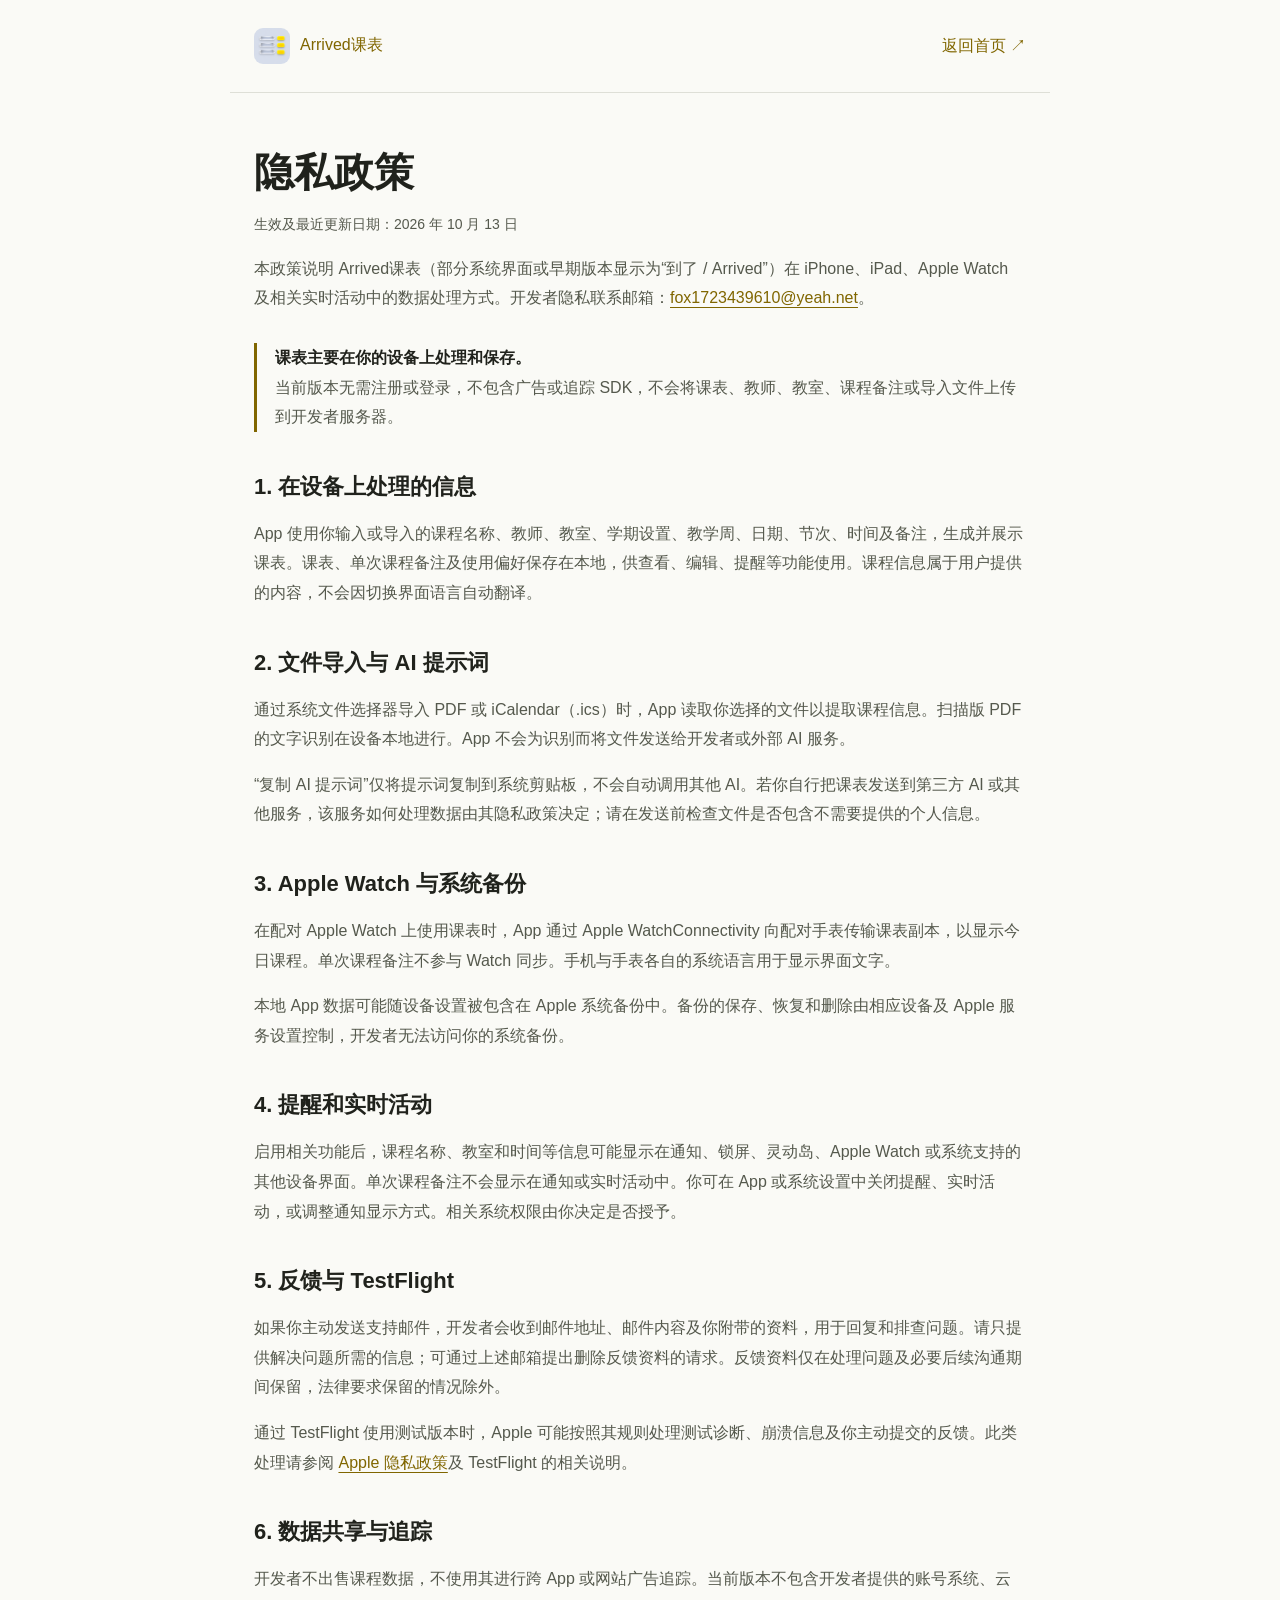
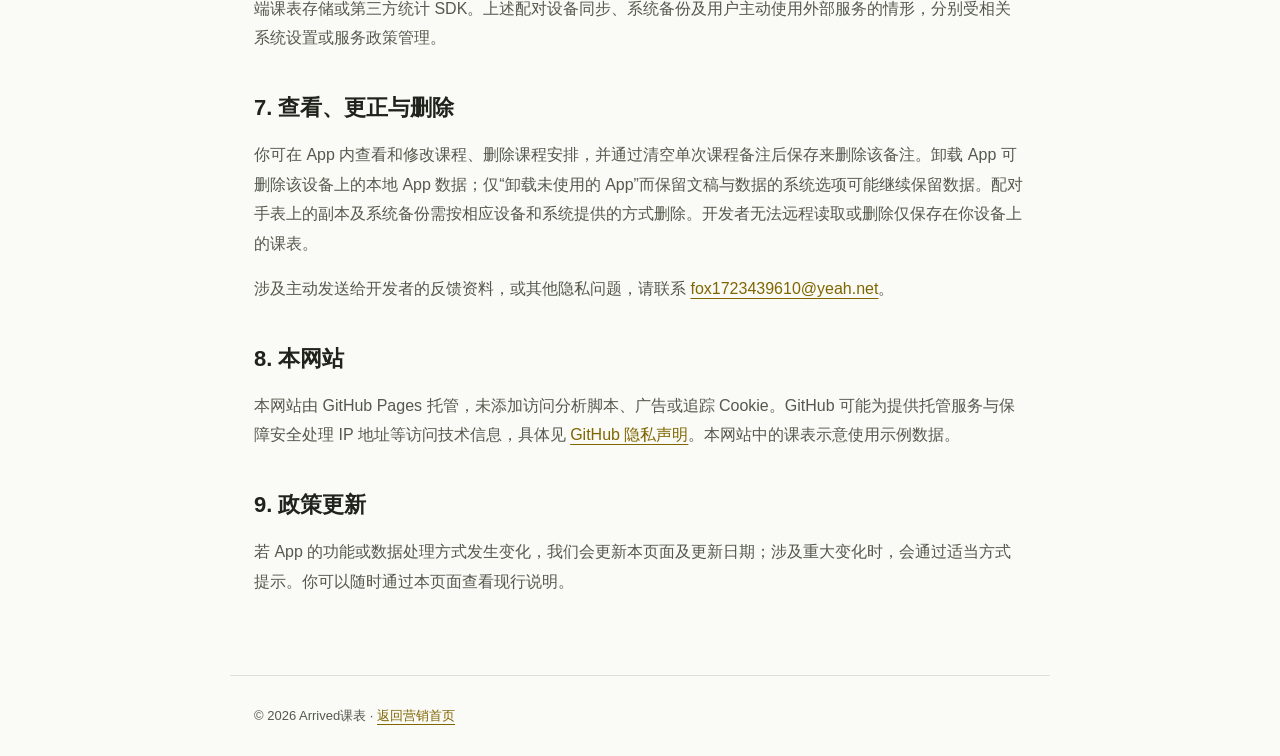
==== privacy.html @ e8fbf9f0 "Add standalone privacy policy page" ====
<!doctype html>
<html lang="zh-CN"><head><meta charset="utf-8"><meta name="viewport" content="width=device-width,initial-scale=1"><title>隐私政策 · Arrived课表</title><meta name="description" content="Arrived课表隐私政策：本地课表处理、Apple Watch 同步、提醒与实时活动、反馈及数据删除。"><meta name="color-scheme" content="light dark"><link rel="icon" href="icon.png"><style>
:root{color-scheme:dark;--bg:#111211;--text:#f4f4e9;--muted:#b0b3a6;--line:#383b34;--accent:#ffda0a}*{box-sizing:border-box}body{margin:0;background:var(--bg);color:var(--text);font:16px/1.85 -apple-system,BlinkMacSystemFont,"Segoe UI","PingFang SC",sans-serif}main,header,footer{max-width:820px;margin:auto;padding:28px 24px}header{border-bottom:1px solid var(--line);display:flex;align-items:center;justify-content:space-between;gap:20px}a{color:var(--accent);text-underline-offset:4px}header a{text-decoration:none}header img{width:36px;height:36px;border-radius:9px;vertical-align:middle;margin-right:10px}h1{font-size:40px;line-height:1.3;margin:25px 0 14px}h2{font-size:22px;line-height:1.5;margin:38px 0 12px}p,li{color:var(--muted)}strong{color:var(--text)}.date{font-size:14px}.intro{border-left:3px solid var(--accent);padding-left:18px;margin:30px 0}footer{border-top:1px solid var(--line);font-size:13px;color:var(--muted);margin-top:35px}a:focus-visible{outline:2px solid var(--accent);outline-offset:5px}@media(max-width:480px){h1{font-size:32px}header{font-size:14px}}@media(prefers-color-scheme:light){:root{color-scheme:light;--bg:#fafaf6;--text:#20221c;--muted:#55594d;--line:#dedfd7;--accent:#806600}}
</style></head><body><header><a href="./"><img src="icon.png" alt="">Arrived课表</a><a href="./">返回首页 ↗</a></header><main>
<h1>隐私政策</h1><p class="date">生效及最近更新日期：2026 年 10 月 13 日</p>
<p>本政策说明 Arrived课表（部分系统界面或早期版本显示为“到了 / Arrived”）在 iPhone、iPad、Apple Watch 及相关实时活动中的数据处理方式。开发者隐私联系邮箱：<a href="mailto:fox1723439610@yeah.net">fox1723439610@yeah.net</a>。</p>
<p class="intro"><strong>课表主要在你的设备上处理和保存。</strong><br>当前版本无需注册或登录，不包含广告或追踪 SDK，不会将课表、教师、教室、课程备注或导入文件上传到开发者服务器。</p>
<h2>1. 在设备上处理的信息</h2><p>App 使用你输入或导入的课程名称、教师、教室、学期设置、教学周、日期、节次、时间及备注，生成并展示课表。课表、单次课程备注及使用偏好保存在本地，供查看、编辑、提醒等功能使用。课程信息属于用户提供的内容，不会因切换界面语言自动翻译。</p>
<h2>2. 文件导入与 AI 提示词</h2><p>通过系统文件选择器导入 PDF 或 iCalendar（.ics）时，App 读取你选择的文件以提取课程信息。扫描版 PDF 的文字识别在设备本地进行。App 不会为识别而将文件发送给开发者或外部 AI 服务。</p><p>“复制 AI 提示词”仅将提示词复制到系统剪贴板，不会自动调用其他 AI。若你自行把课表发送到第三方 AI 或其他服务，该服务如何处理数据由其隐私政策决定；请在发送前检查文件是否包含不需要提供的个人信息。</p>
<h2>3. Apple Watch 与系统备份</h2><p>在配对 Apple Watch 上使用课表时，App 通过 Apple WatchConnectivity 向配对手表传输课表副本，以显示今日课程。单次课程备注不参与 Watch 同步。手机与手表各自的系统语言用于显示界面文字。</p><p>本地 App 数据可能随设备设置被包含在 Apple 系统备份中。备份的保存、恢复和删除由相应设备及 Apple 服务设置控制，开发者无法访问你的系统备份。</p>
<h2>4. 提醒和实时活动</h2><p>启用相关功能后，课程名称、教室和时间等信息可能显示在通知、锁屏、灵动岛、Apple Watch 或系统支持的其他设备界面。单次课程备注不会显示在通知或实时活动中。你可在 App 或系统设置中关闭提醒、实时活动，或调整通知显示方式。相关系统权限由你决定是否授予。</p>
<h2>5. 反馈与 TestFlight</h2><p>如果你主动发送支持邮件，开发者会收到邮件地址、邮件内容及你附带的资料，用于回复和排查问题。请只提供解决问题所需的信息；可通过上述邮箱提出删除反馈资料的请求。反馈资料仅在处理问题及必要后续沟通期间保留，法律要求保留的情况除外。</p><p>通过 TestFlight 使用测试版本时，Apple 可能按照其规则处理测试诊断、崩溃信息及你主动提交的反馈。此类处理请参阅 <a href="https://www.apple.com/legal/privacy/">Apple 隐私政策</a>及 TestFlight 的相关说明。</p>
<h2>6. 数据共享与追踪</h2><p>开发者不出售课程数据，不使用其进行跨 App 或网站广告追踪。当前版本不包含开发者提供的账号系统、云端课表存储或第三方统计 SDK。上述配对设备同步、系统备份及用户主动使用外部服务的情形，分别受相关系统设置或服务政策管理。</p>
<h2>7. 查看、更正与删除</h2><p>你可在 App 内查看和修改课程、删除课程安排，并通过清空单次课程备注后保存来删除该备注。卸载 App 可删除该设备上的本地 App 数据；仅“卸载未使用的 App”而保留文稿与数据的系统选项可能继续保留数据。配对手表上的副本及系统备份需按相应设备和系统提供的方式删除。开发者无法远程读取或删除仅保存在你设备上的课表。</p><p>涉及主动发送给开发者的反馈资料，或其他隐私问题，请联系 <a href="mailto:fox1723439610@yeah.net">fox1723439610@yeah.net</a>。</p>
<h2>8. 本网站</h2><p>本网站由 GitHub Pages 托管，未添加访问分析脚本、广告或追踪 Cookie。GitHub 可能为提供托管服务与保障安全处理 IP 地址等访问技术信息，具体见 <a href="https://docs.github.com/en/site-policy/privacy-policies/github-general-privacy-statement">GitHub 隐私声明</a>。本网站中的课表示意使用示例数据。</p>
<h2>9. 政策更新</h2><p>若 App 的功能或数据处理方式发生变化，我们会更新本页面及更新日期；涉及重大变化时，会通过适当方式提示。你可以随时通过本页面查看现行说明。</p>
</main><footer>© 2026 Arrived课表 · <a href="./">返回营销首页</a></footer></body></html>
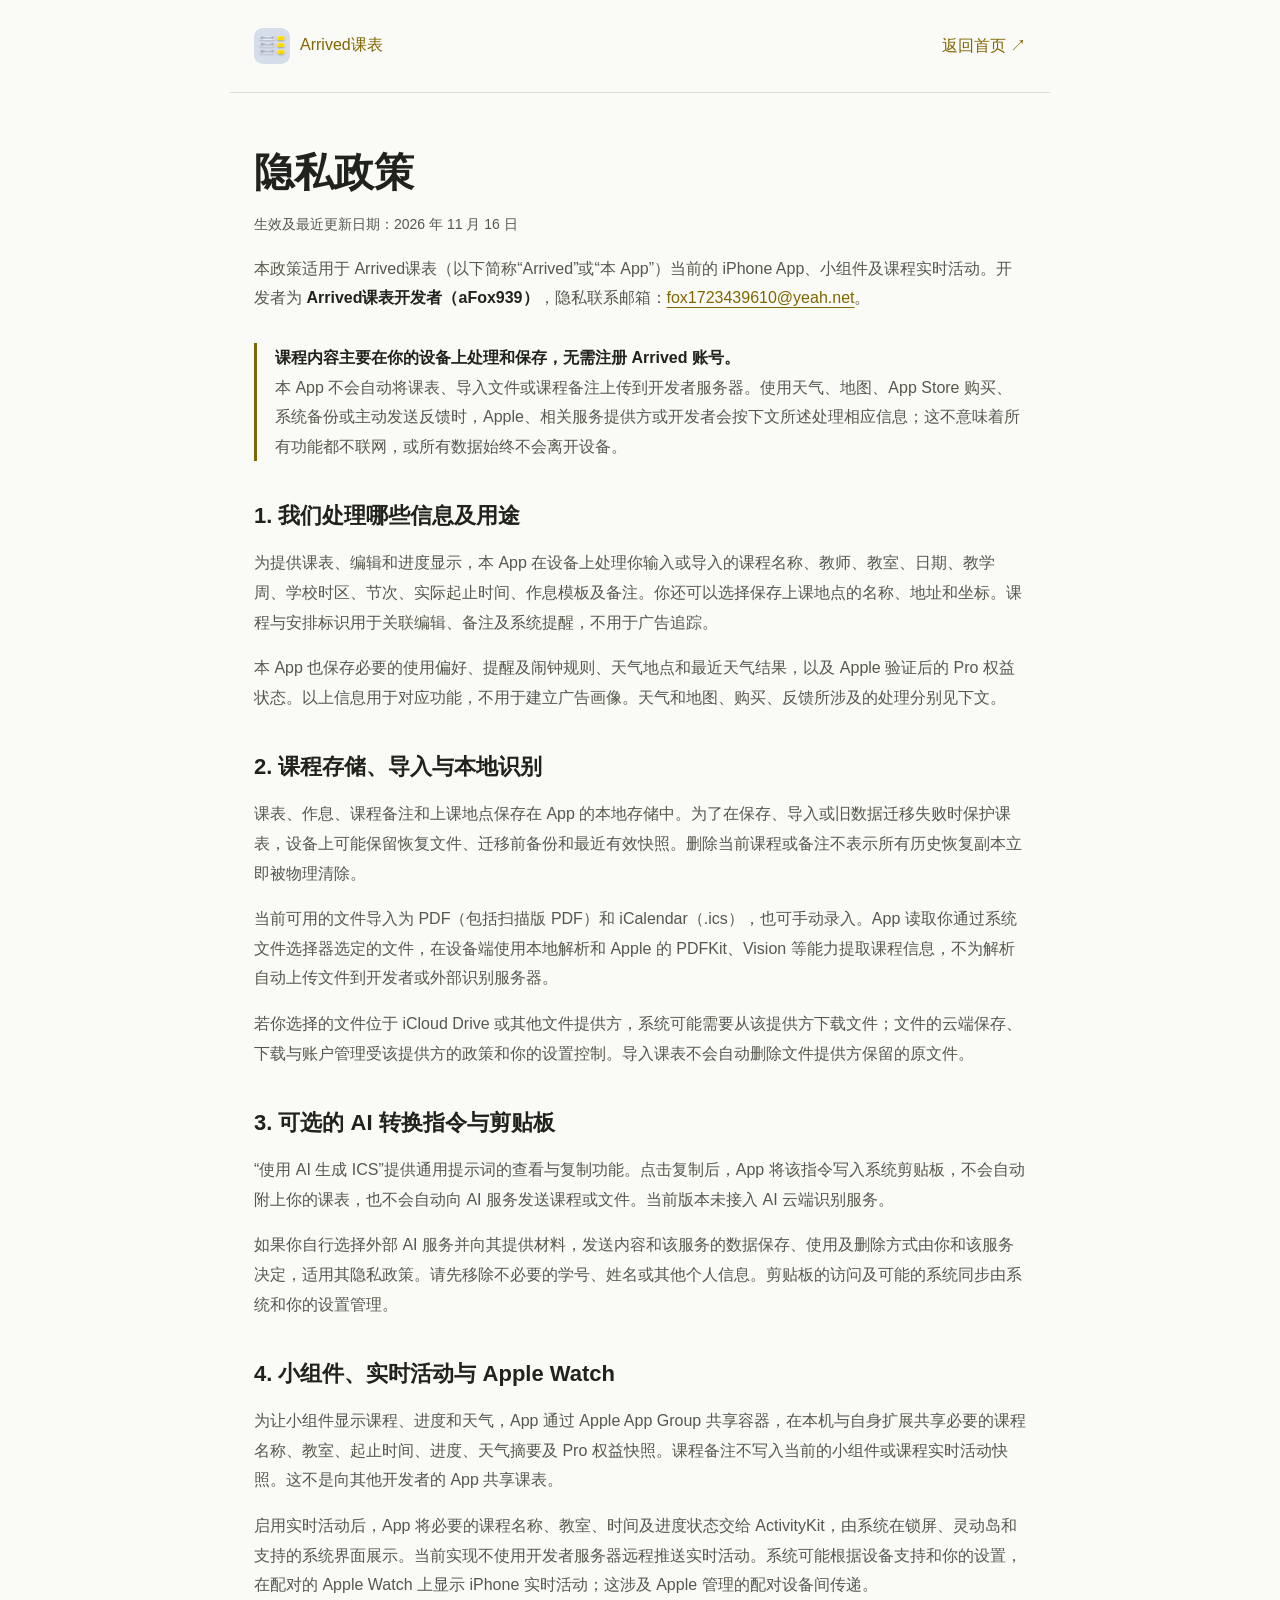
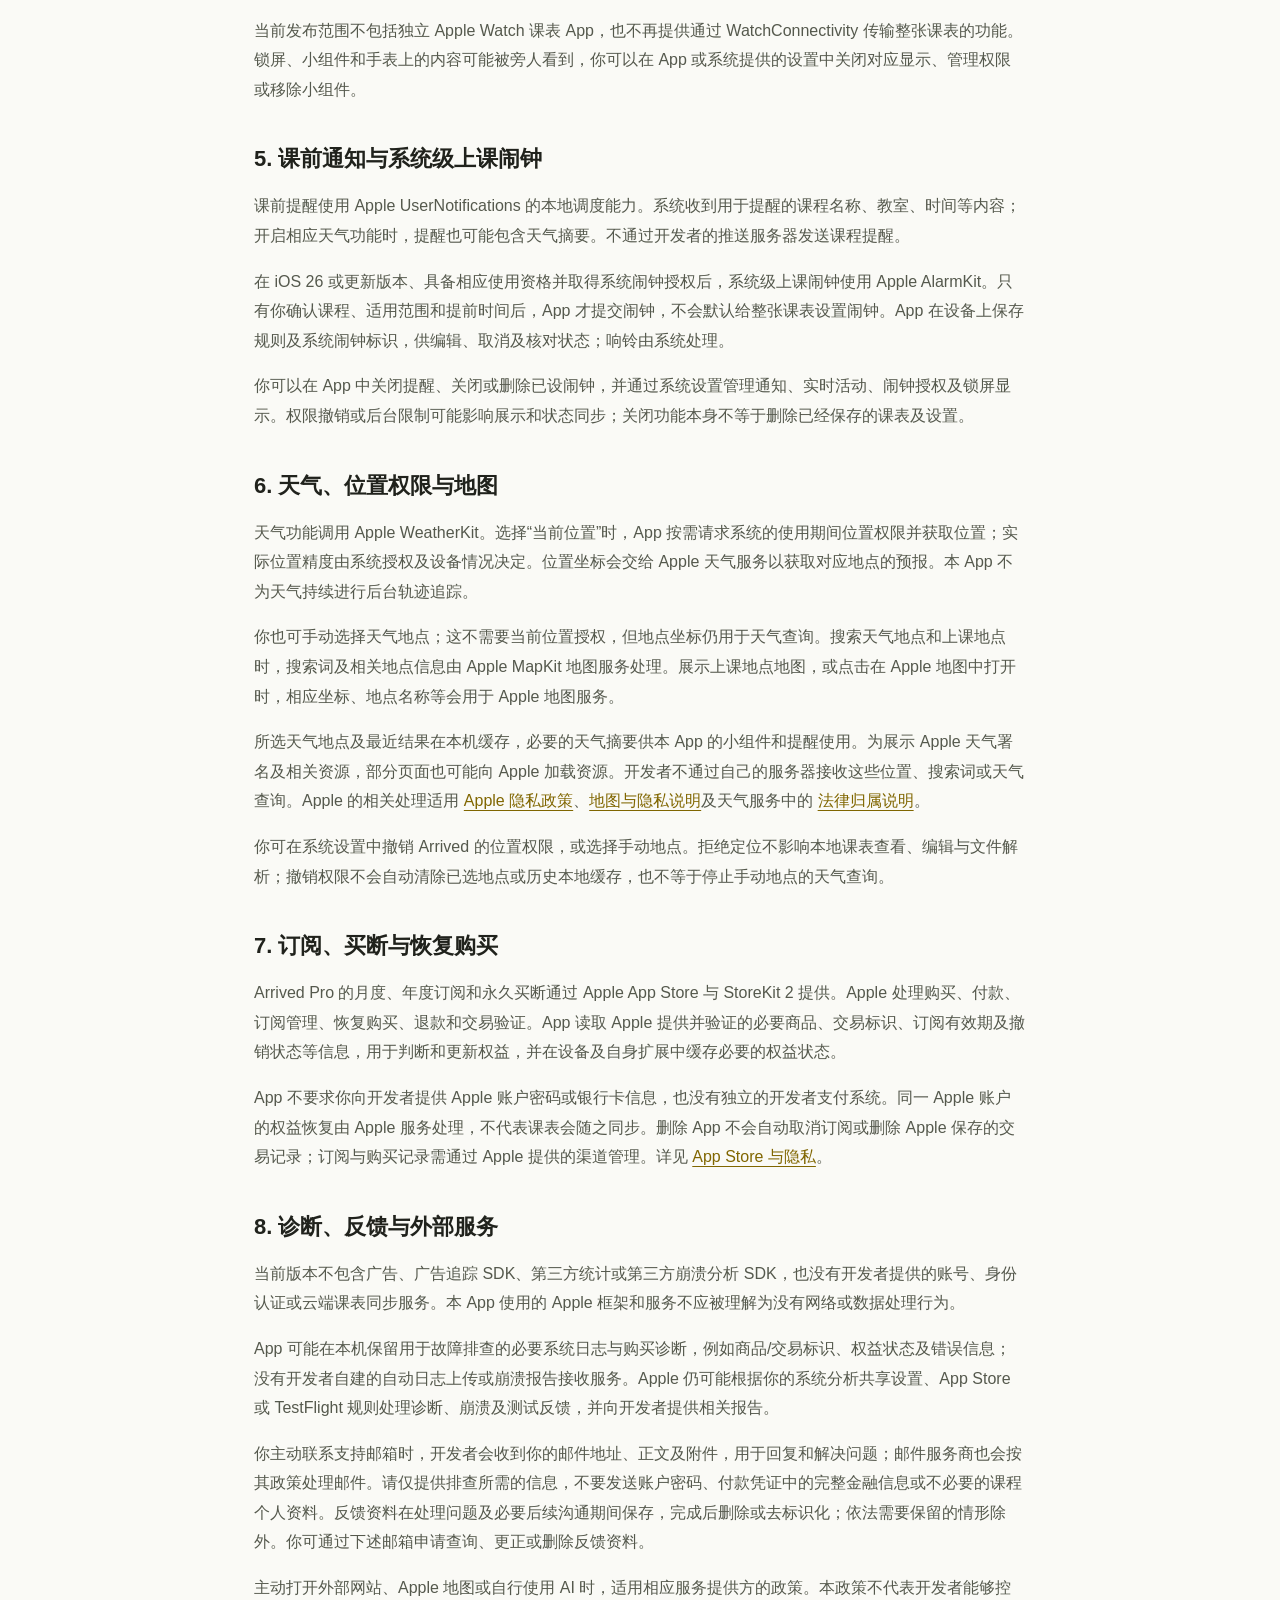
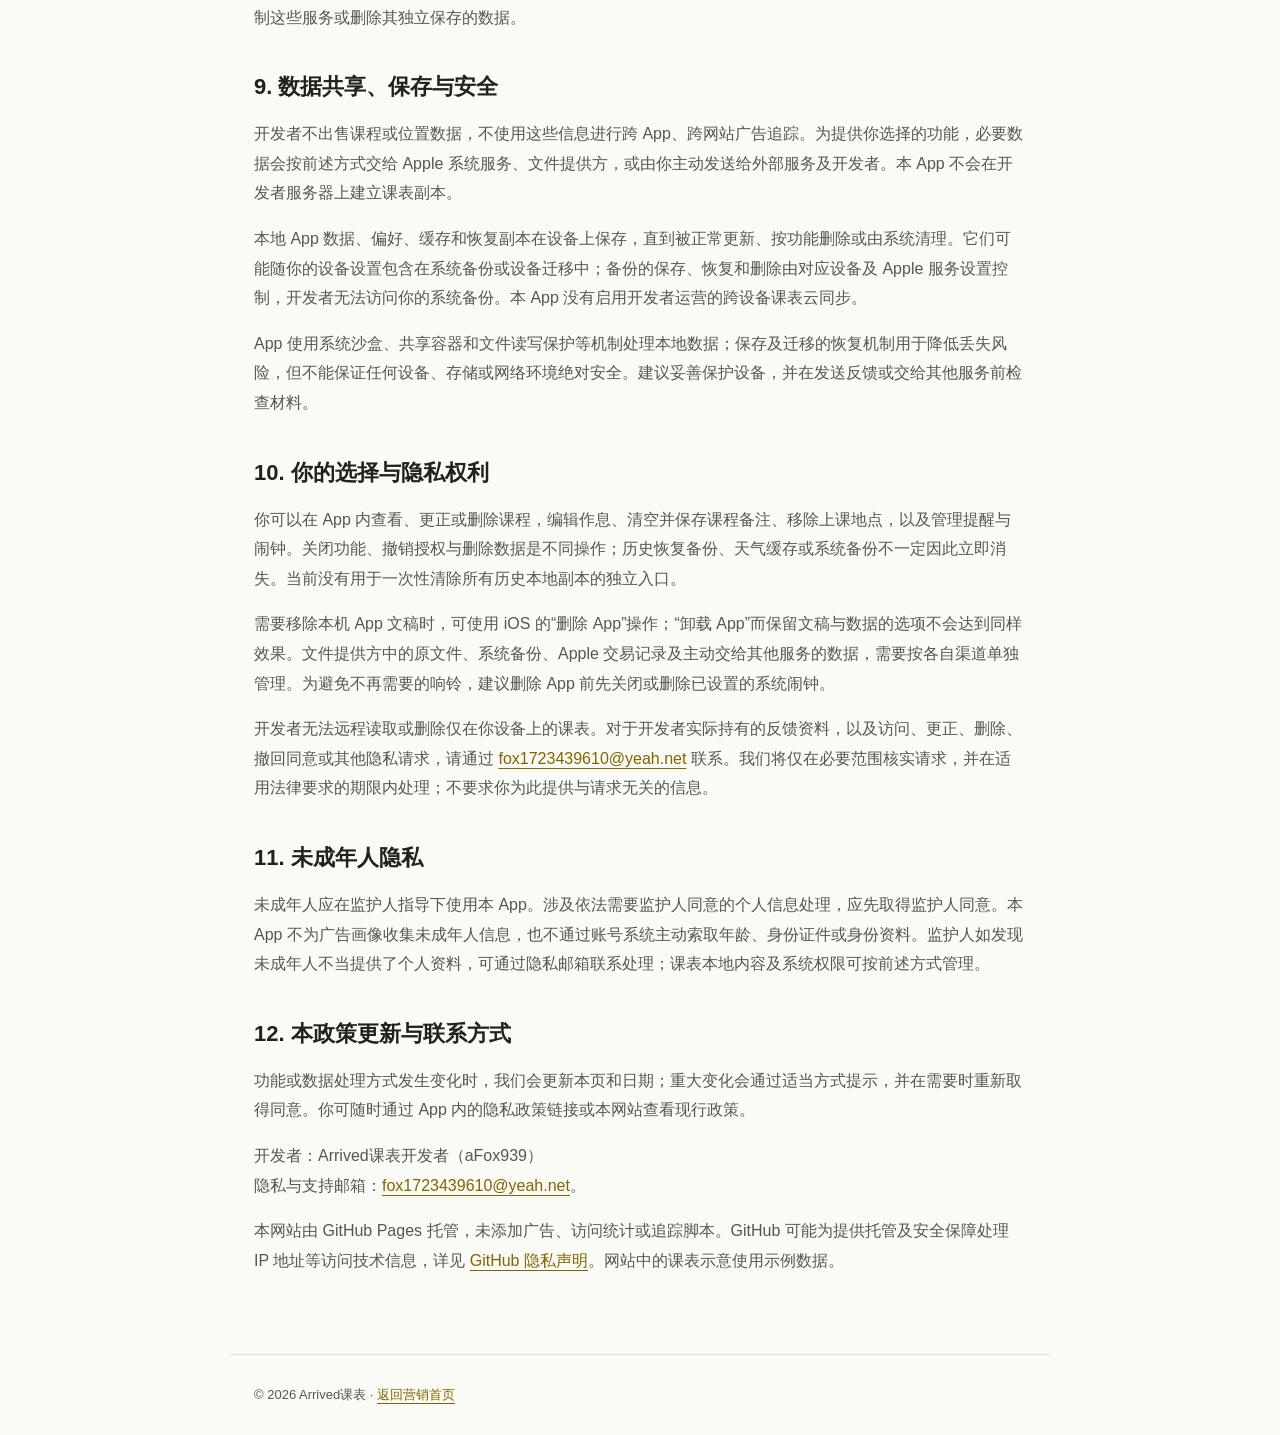
==== commit 02e6acea: "docs(privacy): align public policy with the current Arrived iPhone release" ====
--- a/privacy.html
+++ b/privacy.html
@@ -1,17 +1,79 @@
 <!doctype html>
-<html lang="zh-CN"><head><meta charset="utf-8"><meta name="viewport" content="width=device-width,initial-scale=1"><title>隐私政策 · Arrived课表</title><meta name="description" content="Arrived课表隐私政策：本地课表处理、Apple Watch 同步、提醒与实时活动、反馈及数据删除。"><meta name="color-scheme" content="light dark"><link rel="icon" href="icon.png"><style>
-:root{color-scheme:dark;--bg:#111211;--text:#f4f4e9;--muted:#b0b3a6;--line:#383b34;--accent:#ffda0a}*{box-sizing:border-box}body{margin:0;background:var(--bg);color:var(--text);font:16px/1.85 -apple-system,BlinkMacSystemFont,"Segoe UI","PingFang SC",sans-serif}main,header,footer{max-width:820px;margin:auto;padding:28px 24px}header{border-bottom:1px solid var(--line);display:flex;align-items:center;justify-content:space-between;gap:20px}a{color:var(--accent);text-underline-offset:4px}header a{text-decoration:none}header img{width:36px;height:36px;border-radius:9px;vertical-align:middle;margin-right:10px}h1{font-size:40px;line-height:1.3;margin:25px 0 14px}h2{font-size:22px;line-height:1.5;margin:38px 0 12px}p,li{color:var(--muted)}strong{color:var(--text)}.date{font-size:14px}.intro{border-left:3px solid var(--accent);padding-left:18px;margin:30px 0}footer{border-top:1px solid var(--line);font-size:13px;color:var(--muted);margin-top:35px}a:focus-visible{outline:2px solid var(--accent);outline-offset:5px}@media(max-width:480px){h1{font-size:32px}header{font-size:14px}}@media(prefers-color-scheme:light){:root{color-scheme:light;--bg:#fafaf6;--text:#20221c;--muted:#55594d;--line:#dedfd7;--accent:#806600}}
-</style></head><body><header><a href="./"><img src="icon.png" alt="">Arrived课表</a><a href="./">返回首页 ↗</a></header><main>
-<h1>隐私政策</h1><p class="date">生效及最近更新日期：2026 年 10 月 13 日</p>
-<p>本政策说明 Arrived课表（部分系统界面或早期版本显示为“到了 / Arrived”）在 iPhone、iPad、Apple Watch 及相关实时活动中的数据处理方式。开发者隐私联系邮箱：<a href="mailto:fox1723439610@yeah.net">fox1723439610@yeah.net</a>。</p>
-<p class="intro"><strong>课表主要在你的设备上处理和保存。</strong><br>当前版本无需注册或登录，不包含广告或追踪 SDK，不会将课表、教师、教室、课程备注或导入文件上传到开发者服务器。</p>
-<h2>1. 在设备上处理的信息</h2><p>App 使用你输入或导入的课程名称、教师、教室、学期设置、教学周、日期、节次、时间及备注，生成并展示课表。课表、单次课程备注及使用偏好保存在本地，供查看、编辑、提醒等功能使用。课程信息属于用户提供的内容，不会因切换界面语言自动翻译。</p>
-<h2>2. 文件导入与 AI 提示词</h2><p>通过系统文件选择器导入 PDF 或 iCalendar（.ics）时，App 读取你选择的文件以提取课程信息。扫描版 PDF 的文字识别在设备本地进行。App 不会为识别而将文件发送给开发者或外部 AI 服务。</p><p>“复制 AI 提示词”仅将提示词复制到系统剪贴板，不会自动调用其他 AI。若你自行把课表发送到第三方 AI 或其他服务，该服务如何处理数据由其隐私政策决定；请在发送前检查文件是否包含不需要提供的个人信息。</p>
-<h2>3. Apple Watch 与系统备份</h2><p>在配对 Apple Watch 上使用课表时，App 通过 Apple WatchConnectivity 向配对手表传输课表副本，以显示今日课程。单次课程备注不参与 Watch 同步。手机与手表各自的系统语言用于显示界面文字。</p><p>本地 App 数据可能随设备设置被包含在 Apple 系统备份中。备份的保存、恢复和删除由相应设备及 Apple 服务设置控制，开发者无法访问你的系统备份。</p>
-<h2>4. 提醒和实时活动</h2><p>启用相关功能后，课程名称、教室和时间等信息可能显示在通知、锁屏、灵动岛、Apple Watch 或系统支持的其他设备界面。单次课程备注不会显示在通知或实时活动中。你可在 App 或系统设置中关闭提醒、实时活动，或调整通知显示方式。相关系统权限由你决定是否授予。</p>
-<h2>5. 反馈与 TestFlight</h2><p>如果你主动发送支持邮件，开发者会收到邮件地址、邮件内容及你附带的资料，用于回复和排查问题。请只提供解决问题所需的信息；可通过上述邮箱提出删除反馈资料的请求。反馈资料仅在处理问题及必要后续沟通期间保留，法律要求保留的情况除外。</p><p>通过 TestFlight 使用测试版本时，Apple 可能按照其规则处理测试诊断、崩溃信息及你主动提交的反馈。此类处理请参阅 <a href="https://www.apple.com/legal/privacy/">Apple 隐私政策</a>及 TestFlight 的相关说明。</p>
-<h2>6. 数据共享与追踪</h2><p>开发者不出售课程数据，不使用其进行跨 App 或网站广告追踪。当前版本不包含开发者提供的账号系统、云端课表存储或第三方统计 SDK。上述配对设备同步、系统备份及用户主动使用外部服务的情形，分别受相关系统设置或服务政策管理。</p>
-<h2>7. 查看、更正与删除</h2><p>你可在 App 内查看和修改课程、删除课程安排，并通过清空单次课程备注后保存来删除该备注。卸载 App 可删除该设备上的本地 App 数据；仅“卸载未使用的 App”而保留文稿与数据的系统选项可能继续保留数据。配对手表上的副本及系统备份需按相应设备和系统提供的方式删除。开发者无法远程读取或删除仅保存在你设备上的课表。</p><p>涉及主动发送给开发者的反馈资料，或其他隐私问题，请联系 <a href="mailto:fox1723439610@yeah.net">fox1723439610@yeah.net</a>。</p>
-<h2>8. 本网站</h2><p>本网站由 GitHub Pages 托管，未添加访问分析脚本、广告或追踪 Cookie。GitHub 可能为提供托管服务与保障安全处理 IP 地址等访问技术信息，具体见 <a href="https://docs.github.com/en/site-policy/privacy-policies/github-general-privacy-statement">GitHub 隐私声明</a>。本网站中的课表示意使用示例数据。</p>
-<h2>9. 政策更新</h2><p>若 App 的功能或数据处理方式发生变化，我们会更新本页面及更新日期；涉及重大变化时，会通过适当方式提示。你可以随时通过本页面查看现行说明。</p>
-</main><footer>© 2026 Arrived课表 · <a href="./">返回营销首页</a></footer></body></html>+<html lang="zh-CN">
+<head>
+<meta charset="utf-8">
+<meta name="viewport" content="width=device-width,initial-scale=1">
+<title>隐私政策 · Arrived课表</title>
+<meta name="description" content="Arrived课表隐私政策：本地课程与导入、系统提醒与闹钟、小组件和实时活动、天气与地图、Apple 购买服务及隐私权利。">
+<meta name="color-scheme" content="light dark">
+<link rel="icon" href="icon.png">
+<style>:root{color-scheme:dark;--bg:#111211;--text:#f4f4e9;--muted:#b0b3a6;--line:#383b34;--accent:#ffda0a}*{box-sizing:border-box}html{scroll-padding-top:24px}main{overflow-wrap:anywhere}header{flex-wrap:wrap}body{margin:0;background:var(--bg);color:var(--text);font:16px/1.85 -apple-system,BlinkMacSystemFont,"Segoe UI","PingFang SC",sans-serif}main,header,footer{max-width:820px;margin:auto;padding:28px 24px}header{border-bottom:1px solid var(--line);display:flex;align-items:center;justify-content:space-between;gap:20px}a{color:var(--accent);text-underline-offset:4px}header a{text-decoration:none}header img{width:36px;height:36px;border-radius:9px;vertical-align:middle;margin-right:10px}h1{font-size:40px;line-height:1.3;margin:25px 0 14px}h2{font-size:22px;line-height:1.5;margin:38px 0 12px}p,li{color:var(--muted)}strong{color:var(--text)}.date{font-size:14px}.intro{border-left:3px solid var(--accent);padding-left:18px;margin:30px 0}footer{border-top:1px solid var(--line);font-size:13px;color:var(--muted);margin-top:35px}a:focus-visible{outline:2px solid var(--accent);outline-offset:5px}@media(max-width:480px){h1{font-size:32px}header{font-size:14px}}@media(prefers-color-scheme:light){:root{color-scheme:light;--bg:#fafaf6;--text:#20221c;--muted:#55594d;--line:#dedfd7;--accent:#806600}}</style>
+</head>
+<body>
+<header><a href="./"><img src="icon.png" width="36" height="36" alt="">Arrived课表</a><a href="./">返回首页 ↗</a></header>
+<main id="privacy">
+<h1>隐私政策</h1>
+<p class="date">生效及最近更新日期：<time datetime="2026-11-16">2026 年 11 月 16 日</time></p>
+<p>本政策适用于 Arrived课表（以下简称“Arrived”或“本 App”）当前的 iPhone App、小组件及课程实时活动。开发者为 <strong>Arrived课表开发者（aFox939）</strong>，隐私联系邮箱：<a href="mailto:fox1723439610@yeah.net">fox1723439610@yeah.net</a>。</p>
+<p class="intro"><strong>课程内容主要在你的设备上处理和保存，无需注册 Arrived 账号。</strong><br>本 App 不会自动将课表、导入文件或课程备注上传到开发者服务器。使用天气、地图、App Store 购买、系统备份或主动发送反馈时，Apple、相关服务提供方或开发者会按下文所述处理相应信息；这不意味着所有功能都不联网，或所有数据始终不会离开设备。</p>
+
+<h2 id="information">1. 我们处理哪些信息及用途</h2>
+<p>为提供课表、编辑和进度显示，本 App 在设备上处理你输入或导入的课程名称、教师、教室、日期、教学周、学校时区、节次、实际起止时间、作息模板及备注。你还可以选择保存上课地点的名称、地址和坐标。课程与安排标识用于关联编辑、备注及系统提醒，不用于广告追踪。</p>
+<p>本 App 也保存必要的使用偏好、提醒及闹钟规则、天气地点和最近天气结果，以及 Apple 验证后的 Pro 权益状态。以上信息用于对应功能，不用于建立广告画像。天气和地图、购买、反馈所涉及的处理分别见下文。</p>
+
+<h2 id="storage">2. 课程存储、导入与本地识别</h2>
+<p>课表、作息、课程备注和上课地点保存在 App 的本地存储中。为了在保存、导入或旧数据迁移失败时保护课表，设备上可能保留恢复文件、迁移前备份和最近有效快照。删除当前课程或备注不表示所有历史恢复副本立即被物理清除。</p>
+<p>当前可用的文件导入为 PDF（包括扫描版 PDF）和 iCalendar（.ics），也可手动录入。App 读取你通过系统文件选择器选定的文件，在设备端使用本地解析和 Apple 的 PDFKit、Vision 等能力提取课程信息，不为解析自动上传文件到开发者或外部识别服务器。</p>
+<p>若你选择的文件位于 iCloud Drive 或其他文件提供方，系统可能需要从该提供方下载文件；文件的云端保存、下载与账户管理受该提供方的政策和你的设置控制。导入课表不会自动删除文件提供方保留的原文件。</p>
+
+<h2 id="ai">3. 可选的 AI 转换指令与剪贴板</h2>
+<p>“使用 AI 生成 ICS”提供通用提示词的查看与复制功能。点击复制后，App 将该指令写入系统剪贴板，不会自动附上你的课表，也不会自动向 AI 服务发送课程或文件。当前版本未接入 AI 云端识别服务。</p>
+<p>如果你自行选择外部 AI 服务并向其提供材料，发送内容和该服务的数据保存、使用及删除方式由你和该服务决定，适用其隐私政策。请先移除不必要的学号、姓名或其他个人信息。剪贴板的访问及可能的系统同步由系统和你的设置管理。</p>
+
+<h2 id="widgets">4. 小组件、实时活动与 Apple Watch</h2>
+<p>为让小组件显示课程、进度和天气，App 通过 Apple App Group 共享容器，在本机与自身扩展共享必要的课程名称、教室、起止时间、进度、天气摘要及 Pro 权益快照。课程备注不写入当前的小组件或课程实时活动快照。这不是向其他开发者的 App 共享课表。</p>
+<p>启用实时活动后，App 将必要的课程名称、教室、时间及进度状态交给 ActivityKit，由系统在锁屏、灵动岛和支持的系统界面展示。当前实现不使用开发者服务器远程推送实时活动。系统可能根据设备支持和你的设置，在配对的 Apple Watch 上显示 iPhone 实时活动；这涉及 Apple 管理的配对设备间传递。</p>
+<p>当前发布范围不包括独立 Apple Watch 课表 App，也不再提供通过 WatchConnectivity 传输整张课表的功能。锁屏、小组件和手表上的内容可能被旁人看到，你可以在 App 或系统提供的设置中关闭对应显示、管理权限或移除小组件。</p>
+
+<h2 id="alerts">5. 课前通知与系统级上课闹钟</h2>
+<p>课前提醒使用 Apple UserNotifications 的本地调度能力。系统收到用于提醒的课程名称、教室、时间等内容；开启相应天气功能时，提醒也可能包含天气摘要。不通过开发者的推送服务器发送课程提醒。</p>
+<p>在 iOS 26 或更新版本、具备相应使用资格并取得系统闹钟授权后，系统级上课闹钟使用 Apple AlarmKit。只有你确认课程、适用范围和提前时间后，App 才提交闹钟，不会默认给整张课表设置闹钟。App 在设备上保存规则及系统闹钟标识，供编辑、取消及核对状态；响铃由系统处理。</p>
+<p>你可以在 App 中关闭提醒、关闭或删除已设闹钟，并通过系统设置管理通知、实时活动、闹钟授权及锁屏显示。权限撤销或后台限制可能影响展示和状态同步；关闭功能本身不等于删除已经保存的课表及设置。</p>
+
+<h2 id="location">6. 天气、位置权限与地图</h2>
+<p>天气功能调用 Apple WeatherKit。选择“当前位置”时，App 按需请求系统的使用期间位置权限并获取位置；实际位置精度由系统授权及设备情况决定。位置坐标会交给 Apple 天气服务以获取对应地点的预报。本 App 不为天气持续进行后台轨迹追踪。</p>
+<p>你也可手动选择天气地点；这不需要当前位置授权，但地点坐标仍用于天气查询。搜索天气地点和上课地点时，搜索词及相关地点信息由 Apple MapKit 地图服务处理。展示上课地点地图，或点击在 Apple 地图中打开时，相应坐标、地点名称等会用于 Apple 地图服务。</p>
+<p>所选天气地点及最近结果在本机缓存，必要的天气摘要供本 App 的小组件和提醒使用。为展示 Apple 天气署名及相关资源，部分页面也可能向 Apple 加载资源。开发者不通过自己的服务器接收这些位置、搜索词或天气查询。Apple 的相关处理适用 <a href="https://www.apple.com/legal/privacy/">Apple 隐私政策</a>、<a href="https://www.apple.com/legal/privacy/data/en/apple-maps/">地图与隐私说明</a>及天气服务中的 <a href="https://developer.apple.com/weatherkit/data-source-attribution/">法律归属说明</a>。</p>
+<p>你可在系统设置中撤销 Arrived 的位置权限，或选择手动地点。拒绝定位不影响本地课表查看、编辑与文件解析；撤销权限不会自动清除已选地点或历史本地缓存，也不等于停止手动地点的天气查询。</p>
+
+<h2 id="purchases">7. 订阅、买断与恢复购买</h2>
+<p>Arrived Pro 的月度、年度订阅和永久买断通过 Apple App Store 与 StoreKit 2 提供。Apple 处理购买、付款、订阅管理、恢复购买、退款和交易验证。App 读取 Apple 提供并验证的必要商品、交易标识、订阅有效期及撤销状态等信息，用于判断和更新权益，并在设备及自身扩展中缓存必要的权益状态。</p>
+<p>App 不要求你向开发者提供 Apple 账户密码或银行卡信息，也没有独立的开发者支付系统。同一 Apple 账户的权益恢复由 Apple 服务处理，不代表课表会随之同步。删除 App 不会自动取消订阅或删除 Apple 保存的交易记录；订阅与购买记录需通过 Apple 提供的渠道管理。详见 <a href="https://www.apple.com/legal/privacy/data/en/app-store/">App Store 与隐私</a>。</p>
+
+<h2 id="services">8. 诊断、反馈与外部服务</h2>
+<p>当前版本不包含广告、广告追踪 SDK、第三方统计或第三方崩溃分析 SDK，也没有开发者提供的账号、身份认证或云端课表同步服务。本 App 使用的 Apple 框架和服务不应被理解为没有网络或数据处理行为。</p>
+<p>App 可能在本机保留用于故障排查的必要系统日志与购买诊断，例如商品/交易标识、权益状态及错误信息；没有开发者自建的自动日志上传或崩溃报告接收服务。Apple 仍可能根据你的系统分析共享设置、App Store 或 TestFlight 规则处理诊断、崩溃及测试反馈，并向开发者提供相关报告。</p>
+<p>你主动联系支持邮箱时，开发者会收到你的邮件地址、正文及附件，用于回复和解决问题；邮件服务商也会按其政策处理邮件。请仅提供排查所需的信息，不要发送账户密码、付款凭证中的完整金融信息或不必要的课程个人资料。反馈资料在处理问题及必要后续沟通期间保存，完成后删除或去标识化；依法需要保留的情形除外。你可通过下述邮箱申请查询、更正或删除反馈资料。</p>
+<p>主动打开外部网站、Apple 地图或自行使用 AI 时，适用相应服务提供方的政策。本政策不代表开发者能够控制这些服务或删除其独立保存的数据。</p>
+
+<h2 id="sharing">9. 数据共享、保存与安全</h2>
+<p>开发者不出售课程或位置数据，不使用这些信息进行跨 App、跨网站广告追踪。为提供你选择的功能，必要数据会按前述方式交给 Apple 系统服务、文件提供方，或由你主动发送给外部服务及开发者。本 App 不会在开发者服务器上建立课表副本。</p>
+<p>本地 App 数据、偏好、缓存和恢复副本在设备上保存，直到被正常更新、按功能删除或由系统清理。它们可能随你的设备设置包含在系统备份或设备迁移中；备份的保存、恢复和删除由对应设备及 Apple 服务设置控制，开发者无法访问你的系统备份。本 App 没有启用开发者运营的跨设备课表云同步。</p>
+<p>App 使用系统沙盒、共享容器和文件读写保护等机制处理本地数据；保存及迁移的恢复机制用于降低丢失风险，但不能保证任何设备、存储或网络环境绝对安全。建议妥善保护设备，并在发送反馈或交给其他服务前检查材料。</p>
+
+<h2 id="rights">10. 你的选择与隐私权利</h2>
+<p>你可以在 App 内查看、更正或删除课程，编辑作息、清空并保存课程备注、移除上课地点，以及管理提醒与闹钟。关闭功能、撤销授权与删除数据是不同操作；历史恢复备份、天气缓存或系统备份不一定因此立即消失。当前没有用于一次性清除所有历史本地副本的独立入口。</p>
+<p>需要移除本机 App 文稿时，可使用 iOS 的“删除 App”操作；“卸载 App”而保留文稿与数据的选项不会达到同样效果。文件提供方中的原文件、系统备份、Apple 交易记录及主动交给其他服务的数据，需要按各自渠道单独管理。为避免不再需要的响铃，建议删除 App 前先关闭或删除已设置的系统闹钟。</p>
+<p>开发者无法远程读取或删除仅在你设备上的课表。对于开发者实际持有的反馈资料，以及访问、更正、删除、撤回同意或其他隐私请求，请通过 <a href="mailto:fox1723439610@yeah.net">fox1723439610@yeah.net</a> 联系。我们将仅在必要范围核实请求，并在适用法律要求的期限内处理；不要求你为此提供与请求无关的信息。</p>
+
+<h2 id="children">11. 未成年人隐私</h2>
+<p>未成年人应在监护人指导下使用本 App。涉及依法需要监护人同意的个人信息处理，应先取得监护人同意。本 App 不为广告画像收集未成年人信息，也不通过账号系统主动索取年龄、身份证件或身份资料。监护人如发现未成年人不当提供了个人资料，可通过隐私邮箱联系处理；课表本地内容及系统权限可按前述方式管理。</p>
+
+<h2 id="updates">12. 本政策更新与联系方式</h2>
+<p>功能或数据处理方式发生变化时，我们会更新本页和日期；重大变化会通过适当方式提示，并在需要时重新取得同意。你可随时通过 App 内的隐私政策链接或本网站查看现行政策。</p>
+<p>开发者：Arrived课表开发者（aFox939）<br>隐私与支持邮箱：<a href="mailto:fox1723439610@yeah.net">fox1723439610@yeah.net</a>。</p>
+<p>本网站由 GitHub Pages 托管，未添加广告、访问统计或追踪脚本。GitHub 可能为提供托管及安全保障处理 IP 地址等访问技术信息，详见 <a href="https://docs.github.com/en/site-policy/privacy-policies/github-general-privacy-statement">GitHub 隐私声明</a>。网站中的课表示意使用示例数据。</p>
+</main>
+<footer>© 2026 Arrived课表 · <a href="./">返回营销首页</a></footer>
+</body>
+</html>
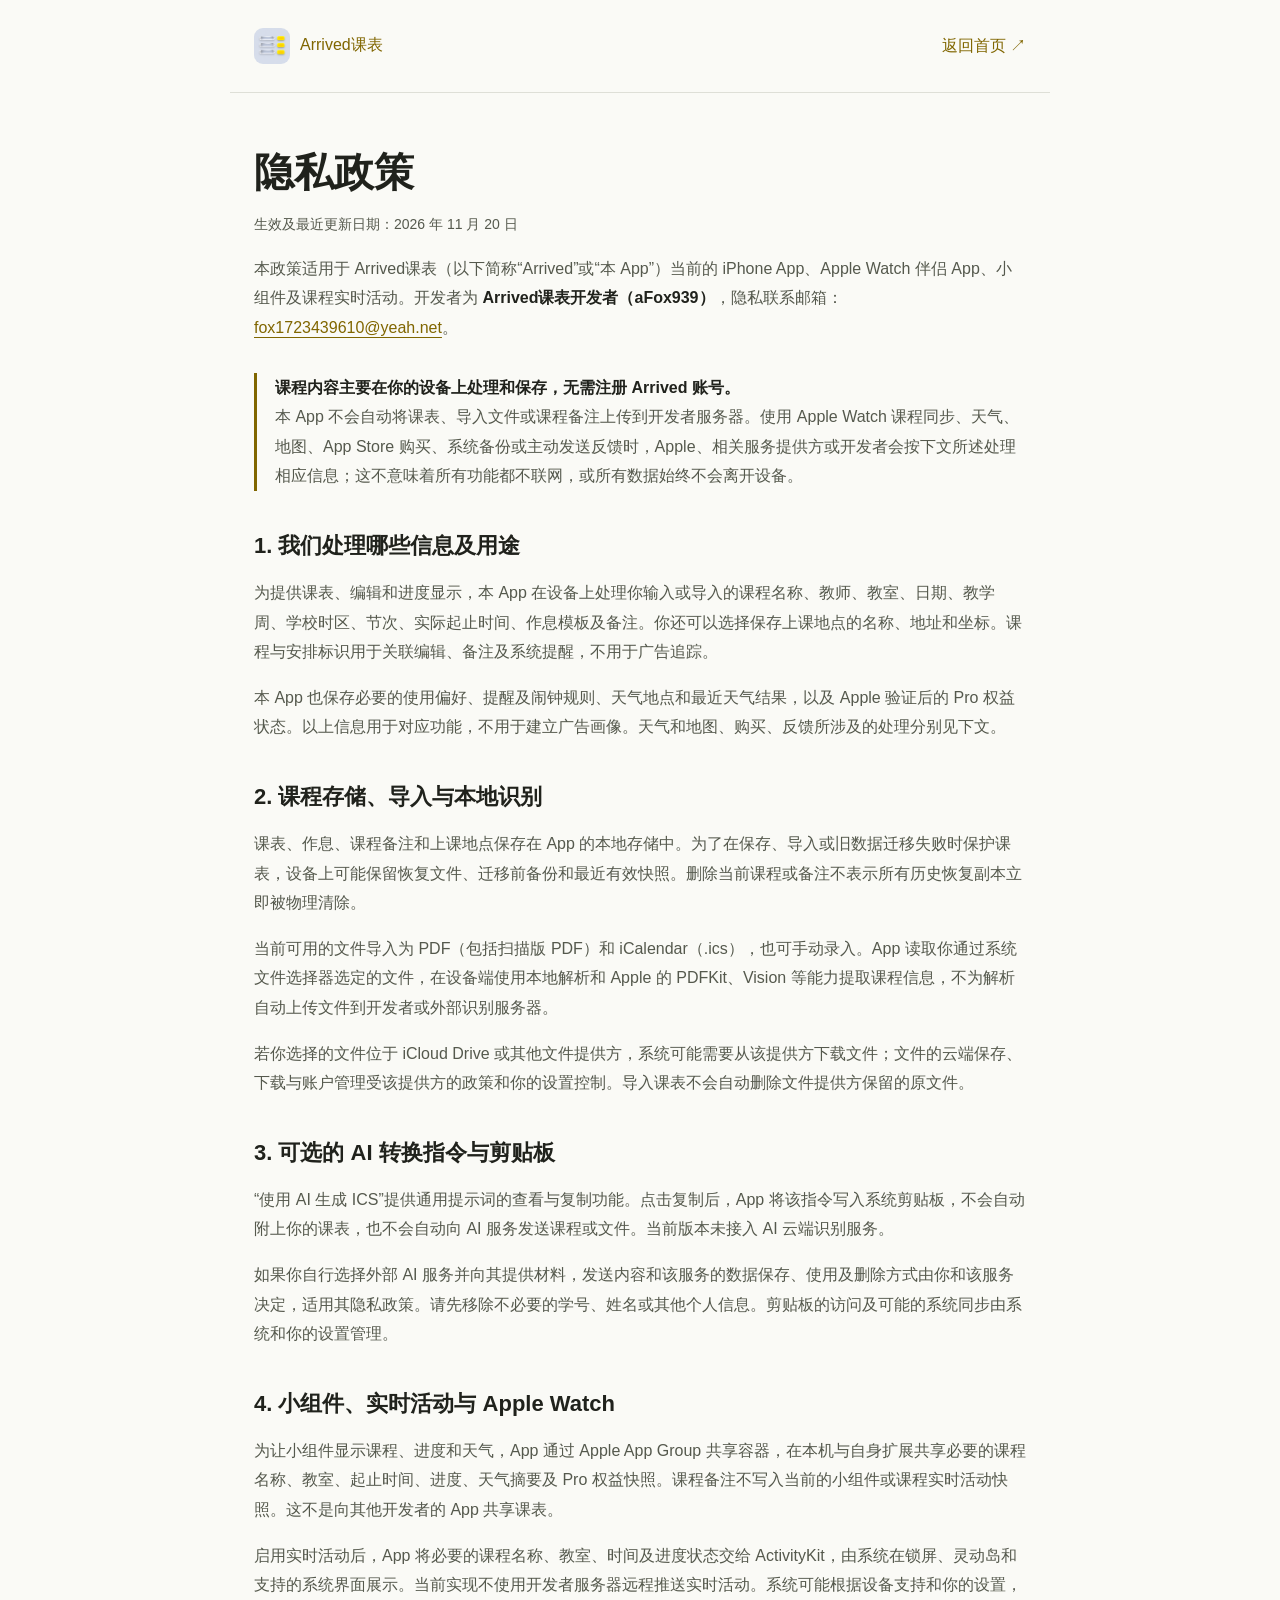
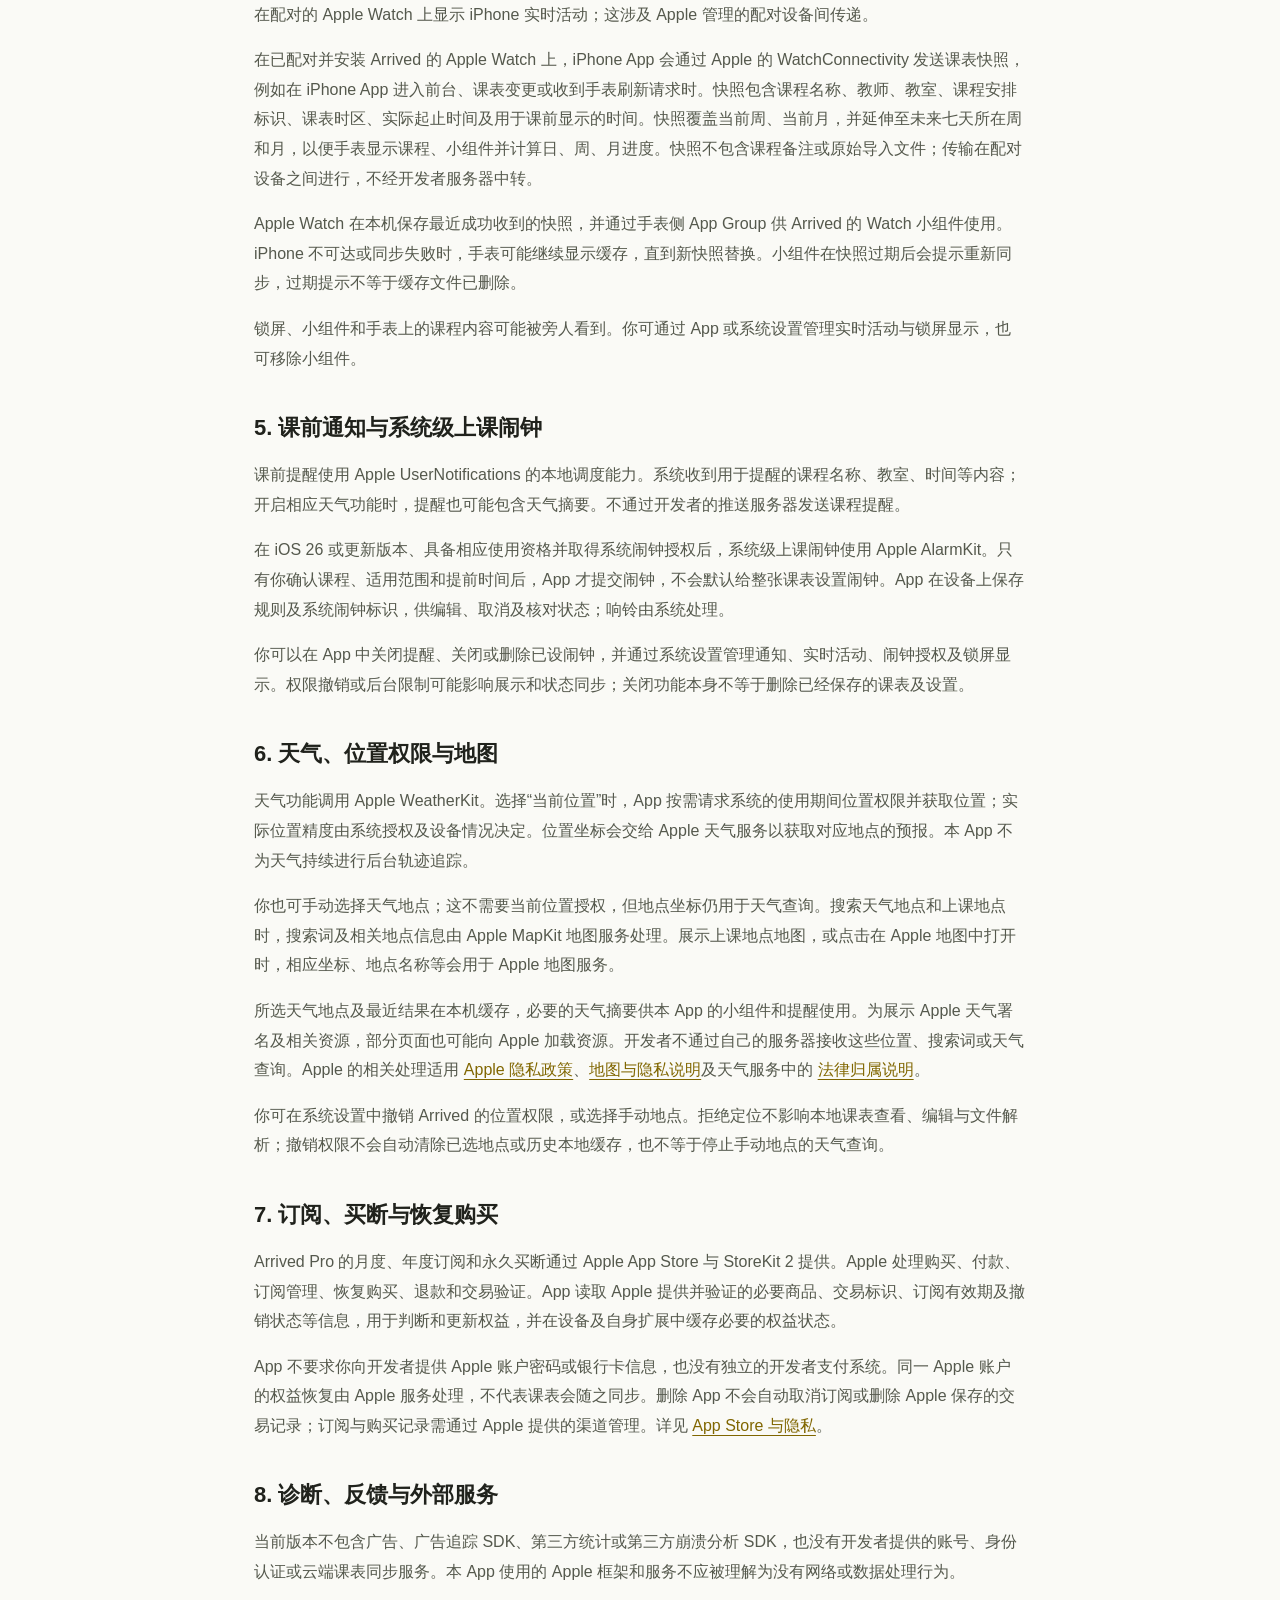
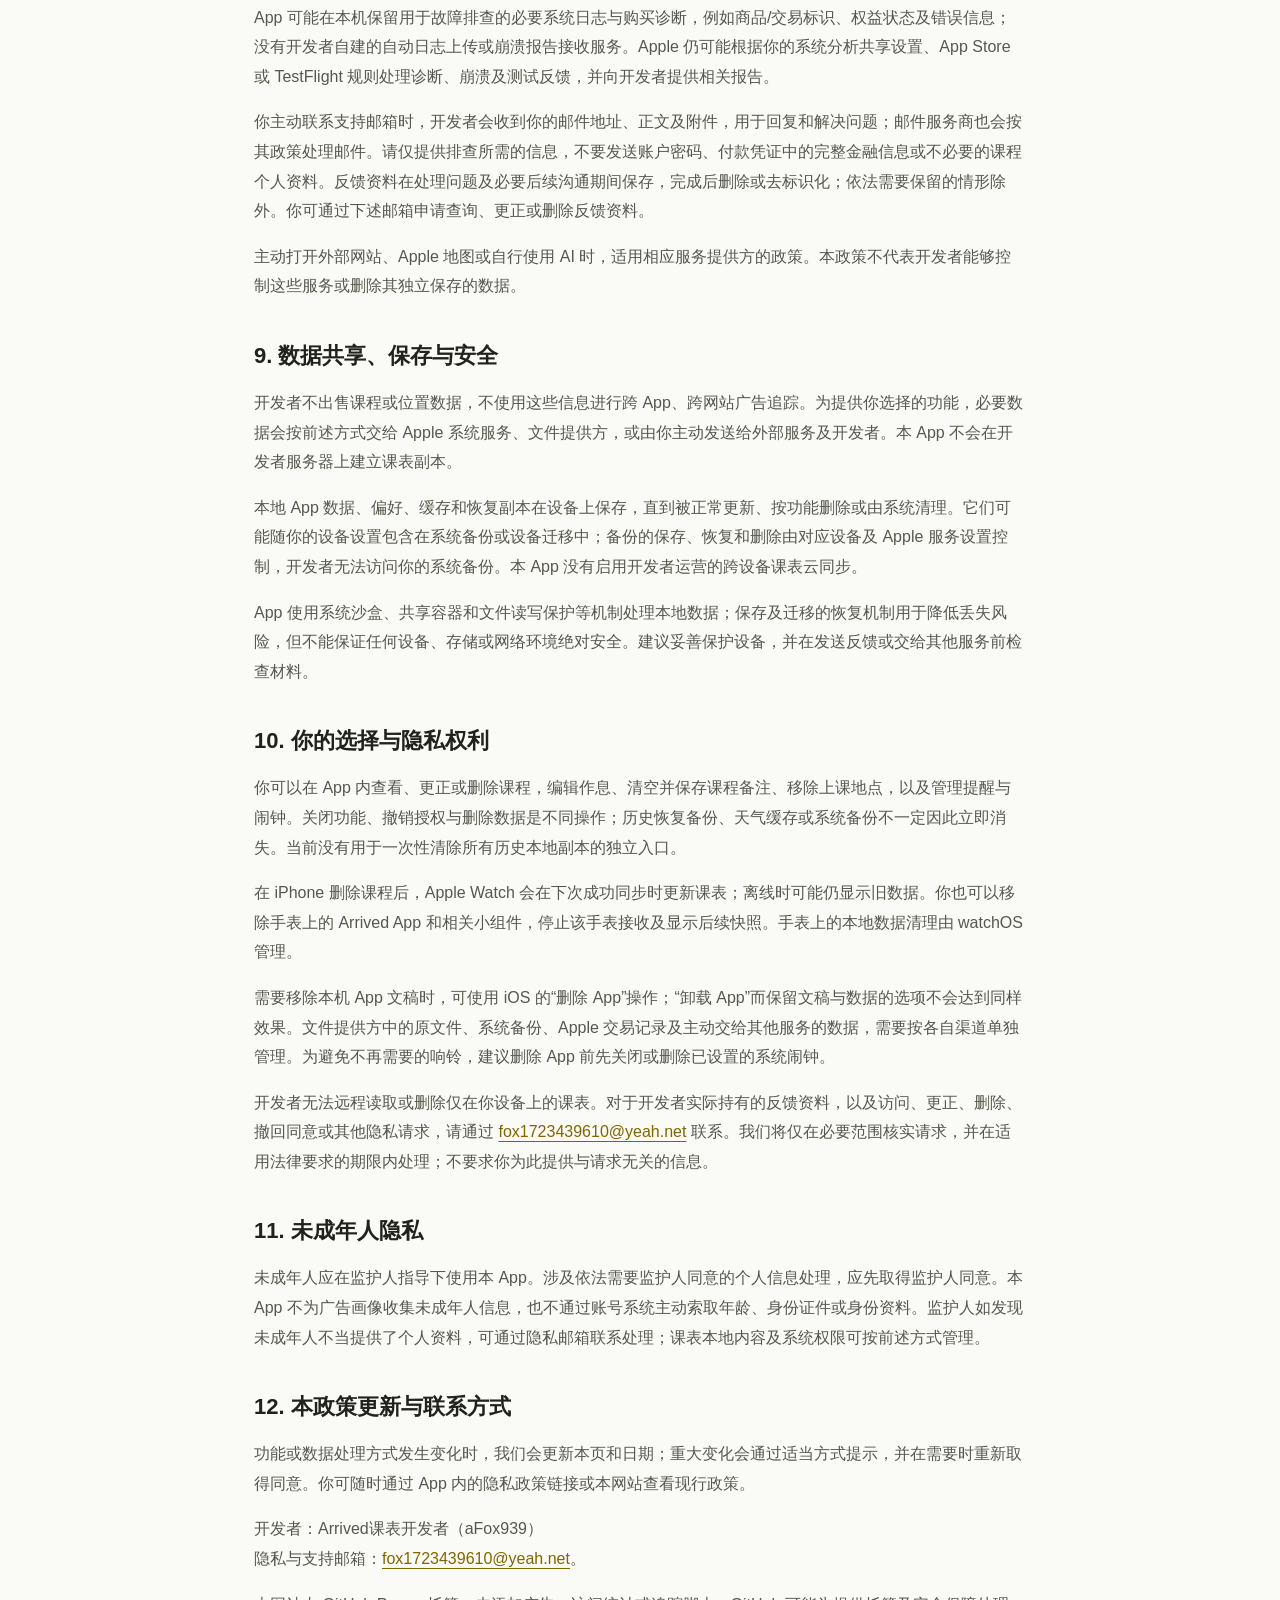
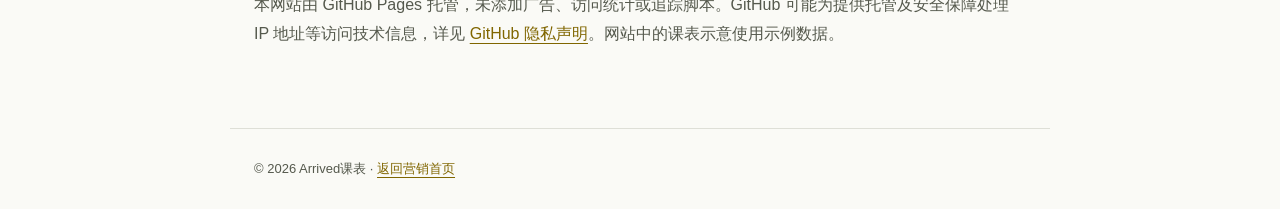
==== commit 60fb690f: "docs: disclose Apple Watch timetable synchronization" ====
--- a/privacy.html
+++ b/privacy.html
@@ -4,7 +4,7 @@
 <meta charset="utf-8">
 <meta name="viewport" content="width=device-width,initial-scale=1">
 <title>隐私政策 · Arrived课表</title>
-<meta name="description" content="Arrived课表隐私政策：本地课程与导入、系统提醒与闹钟、小组件和实时活动、天气与地图、Apple 购买服务及隐私权利。">
+<meta name="description" content="Arrived课表隐私政策：本地课程与导入、Apple Watch 课程同步、小组件和实时活动、系统提醒与闹钟、天气与地图、Apple 购买服务及隐私权利。">
 <meta name="color-scheme" content="light dark">
 <link rel="icon" href="icon.png">
 <style>:root{color-scheme:dark;--bg:#111211;--text:#f4f4e9;--muted:#b0b3a6;--line:#383b34;--accent:#ffda0a}*{box-sizing:border-box}html{scroll-padding-top:24px}main{overflow-wrap:anywhere}header{flex-wrap:wrap}body{margin:0;background:var(--bg);color:var(--text);font:16px/1.85 -apple-system,BlinkMacSystemFont,"Segoe UI","PingFang SC",sans-serif}main,header,footer{max-width:820px;margin:auto;padding:28px 24px}header{border-bottom:1px solid var(--line);display:flex;align-items:center;justify-content:space-between;gap:20px}a{color:var(--accent);text-underline-offset:4px}header a{text-decoration:none}header img{width:36px;height:36px;border-radius:9px;vertical-align:middle;margin-right:10px}h1{font-size:40px;line-height:1.3;margin:25px 0 14px}h2{font-size:22px;line-height:1.5;margin:38px 0 12px}p,li{color:var(--muted)}strong{color:var(--text)}.date{font-size:14px}.intro{border-left:3px solid var(--accent);padding-left:18px;margin:30px 0}footer{border-top:1px solid var(--line);font-size:13px;color:var(--muted);margin-top:35px}a:focus-visible{outline:2px solid var(--accent);outline-offset:5px}@media(max-width:480px){h1{font-size:32px}header{font-size:14px}}@media(prefers-color-scheme:light){:root{color-scheme:light;--bg:#fafaf6;--text:#20221c;--muted:#55594d;--line:#dedfd7;--accent:#806600}}</style>
@@ -13,9 +13,9 @@
 <header><a href="./"><img src="icon.png" width="36" height="36" alt="">Arrived课表</a><a href="./">返回首页 ↗</a></header>
 <main id="privacy">
 <h1>隐私政策</h1>
-<p class="date">生效及最近更新日期：<time datetime="2026-11-16">2026 年 11 月 16 日</time></p>
-<p>本政策适用于 Arrived课表（以下简称“Arrived”或“本 App”）当前的 iPhone App、小组件及课程实时活动。开发者为 <strong>Arrived课表开发者（aFox939）</strong>，隐私联系邮箱：<a href="mailto:fox1723439610@yeah.net">fox1723439610@yeah.net</a>。</p>
-<p class="intro"><strong>课程内容主要在你的设备上处理和保存，无需注册 Arrived 账号。</strong><br>本 App 不会自动将课表、导入文件或课程备注上传到开发者服务器。使用天气、地图、App Store 购买、系统备份或主动发送反馈时，Apple、相关服务提供方或开发者会按下文所述处理相应信息；这不意味着所有功能都不联网，或所有数据始终不会离开设备。</p>
+<p class="date">生效及最近更新日期：<time datetime="2026-11-20">2026 年 11 月 20 日</time></p>
+<p>本政策适用于 Arrived课表（以下简称“Arrived”或“本 App”）当前的 iPhone App、Apple Watch 伴侣 App、小组件及课程实时活动。开发者为 <strong>Arrived课表开发者（aFox939）</strong>，隐私联系邮箱：<a href="mailto:fox1723439610@yeah.net">fox1723439610@yeah.net</a>。</p>
+<p class="intro"><strong>课程内容主要在你的设备上处理和保存，无需注册 Arrived 账号。</strong><br>本 App 不会自动将课表、导入文件或课程备注上传到开发者服务器。使用 Apple Watch 课程同步、天气、地图、App Store 购买、系统备份或主动发送反馈时，Apple、相关服务提供方或开发者会按下文所述处理相应信息；这不意味着所有功能都不联网，或所有数据始终不会离开设备。</p>
 
 <h2 id="information">1. 我们处理哪些信息及用途</h2>
 <p>为提供课表、编辑和进度显示，本 App 在设备上处理你输入或导入的课程名称、教师、教室、日期、教学周、学校时区、节次、实际起止时间、作息模板及备注。你还可以选择保存上课地点的名称、地址和坐标。课程与安排标识用于关联编辑、备注及系统提醒，不用于广告追踪。</p>
@@ -33,7 +33,9 @@
 <h2 id="widgets">4. 小组件、实时活动与 Apple Watch</h2>
 <p>为让小组件显示课程、进度和天气，App 通过 Apple App Group 共享容器，在本机与自身扩展共享必要的课程名称、教室、起止时间、进度、天气摘要及 Pro 权益快照。课程备注不写入当前的小组件或课程实时活动快照。这不是向其他开发者的 App 共享课表。</p>
 <p>启用实时活动后，App 将必要的课程名称、教室、时间及进度状态交给 ActivityKit，由系统在锁屏、灵动岛和支持的系统界面展示。当前实现不使用开发者服务器远程推送实时活动。系统可能根据设备支持和你的设置，在配对的 Apple Watch 上显示 iPhone 实时活动；这涉及 Apple 管理的配对设备间传递。</p>
-<p>当前发布范围不包括独立 Apple Watch 课表 App，也不再提供通过 WatchConnectivity 传输整张课表的功能。锁屏、小组件和手表上的内容可能被旁人看到，你可以在 App 或系统提供的设置中关闭对应显示、管理权限或移除小组件。</p>
+<p>在已配对并安装 Arrived 的 Apple Watch 上，iPhone App 会通过 Apple 的 WatchConnectivity 发送课表快照，例如在 iPhone App 进入前台、课表变更或收到手表刷新请求时。快照包含课程名称、教师、教室、课程安排标识、课表时区、实际起止时间及用于课前显示的时间。快照覆盖当前周、当前月，并延伸至未来七天所在周和月，以便手表显示课程、小组件并计算日、周、月进度。快照不包含课程备注或原始导入文件；传输在配对设备之间进行，不经开发者服务器中转。</p>
+<p>Apple Watch 在本机保存最近成功收到的快照，并通过手表侧 App Group 供 Arrived 的 Watch 小组件使用。iPhone 不可达或同步失败时，手表可能继续显示缓存，直到新快照替换。小组件在快照过期后会提示重新同步，过期提示不等于缓存文件已删除。</p>
+<p>锁屏、小组件和手表上的课程内容可能被旁人看到。你可通过 App 或系统设置管理实时活动与锁屏显示，也可移除小组件。</p>
 
 <h2 id="alerts">5. 课前通知与系统级上课闹钟</h2>
 <p>课前提醒使用 Apple UserNotifications 的本地调度能力。系统收到用于提醒的课程名称、教室、时间等内容；开启相应天气功能时，提醒也可能包含天气摘要。不通过开发者的推送服务器发送课程提醒。</p>
@@ -63,6 +65,7 @@
 
 <h2 id="rights">10. 你的选择与隐私权利</h2>
 <p>你可以在 App 内查看、更正或删除课程，编辑作息、清空并保存课程备注、移除上课地点，以及管理提醒与闹钟。关闭功能、撤销授权与删除数据是不同操作；历史恢复备份、天气缓存或系统备份不一定因此立即消失。当前没有用于一次性清除所有历史本地副本的独立入口。</p>
+<p>在 iPhone 删除课程后，Apple Watch 会在下次成功同步时更新课表；离线时可能仍显示旧数据。你也可以移除手表上的 Arrived App 和相关小组件，停止该手表接收及显示后续快照。手表上的本地数据清理由 watchOS 管理。</p>
 <p>需要移除本机 App 文稿时，可使用 iOS 的“删除 App”操作；“卸载 App”而保留文稿与数据的选项不会达到同样效果。文件提供方中的原文件、系统备份、Apple 交易记录及主动交给其他服务的数据，需要按各自渠道单独管理。为避免不再需要的响铃，建议删除 App 前先关闭或删除已设置的系统闹钟。</p>
 <p>开发者无法远程读取或删除仅在你设备上的课表。对于开发者实际持有的反馈资料，以及访问、更正、删除、撤回同意或其他隐私请求，请通过 <a href="mailto:fox1723439610@yeah.net">fox1723439610@yeah.net</a> 联系。我们将仅在必要范围核实请求，并在适用法律要求的期限内处理；不要求你为此提供与请求无关的信息。</p>
 
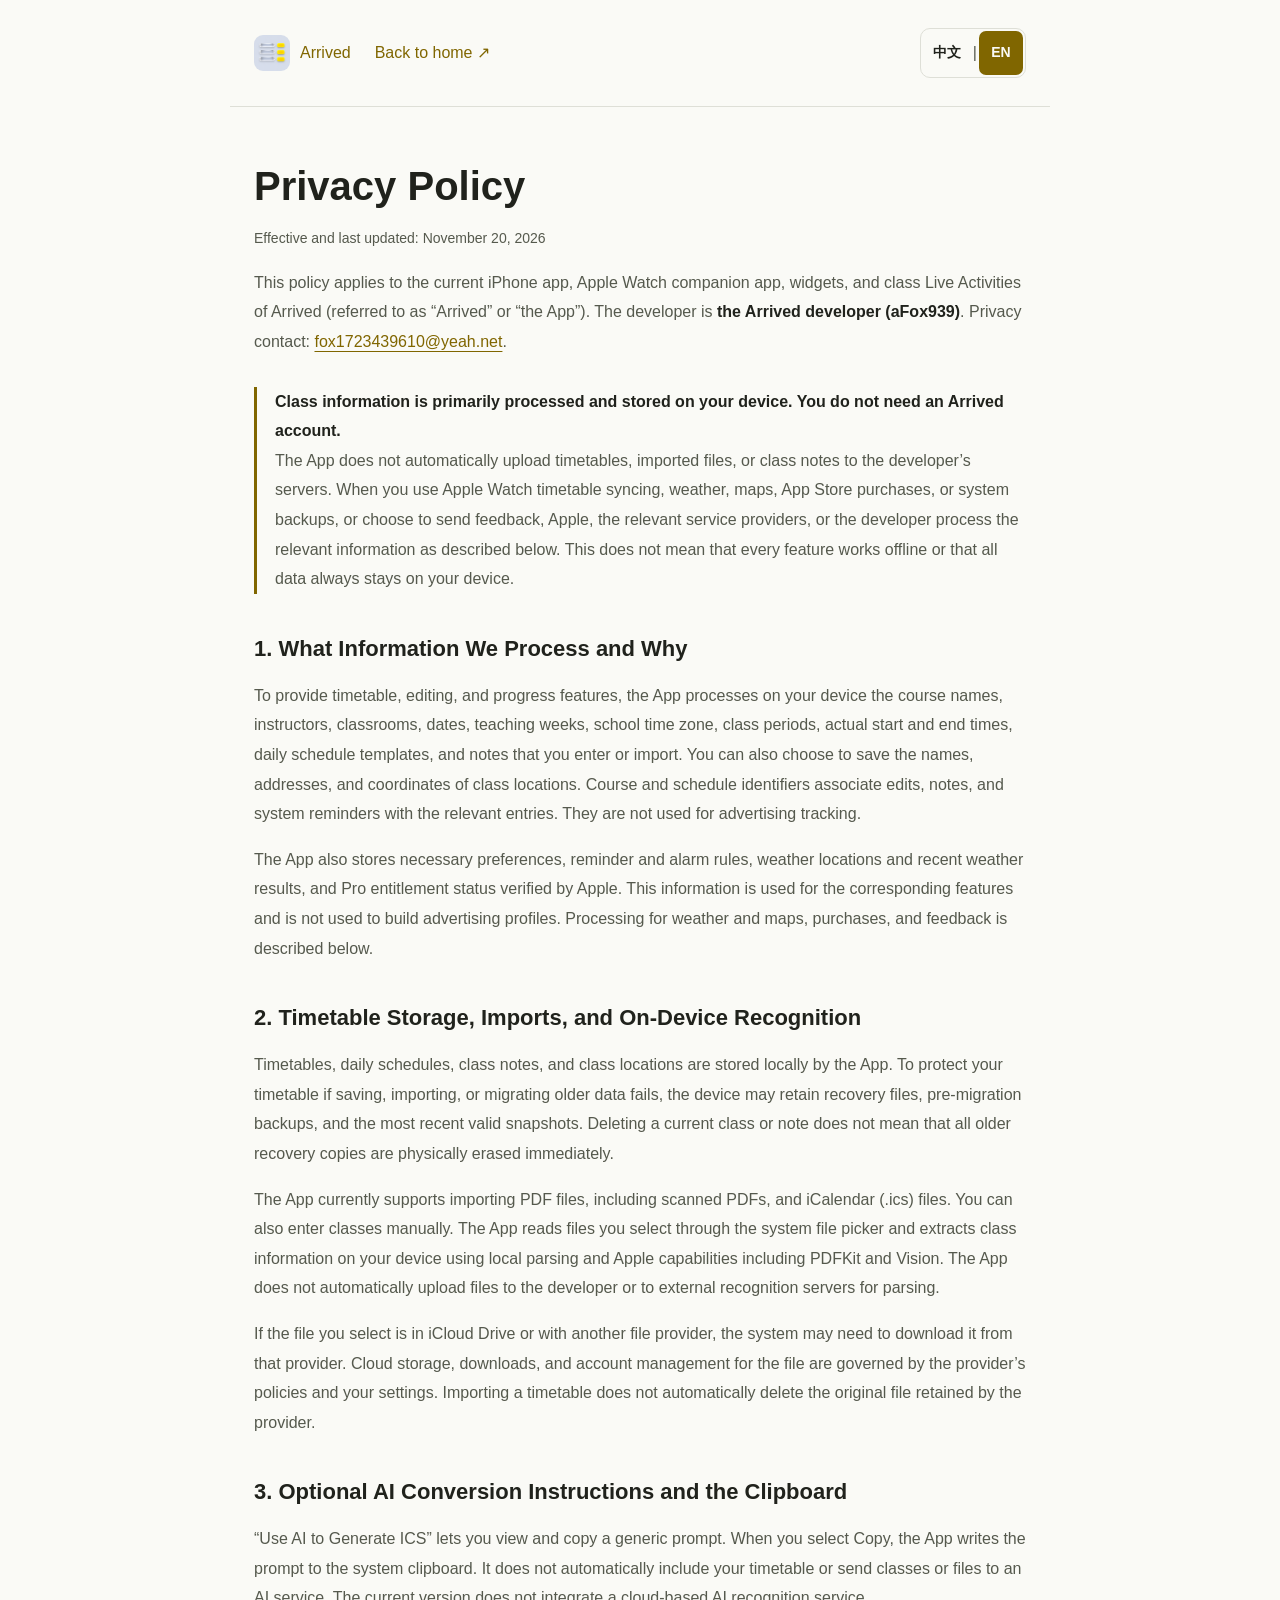
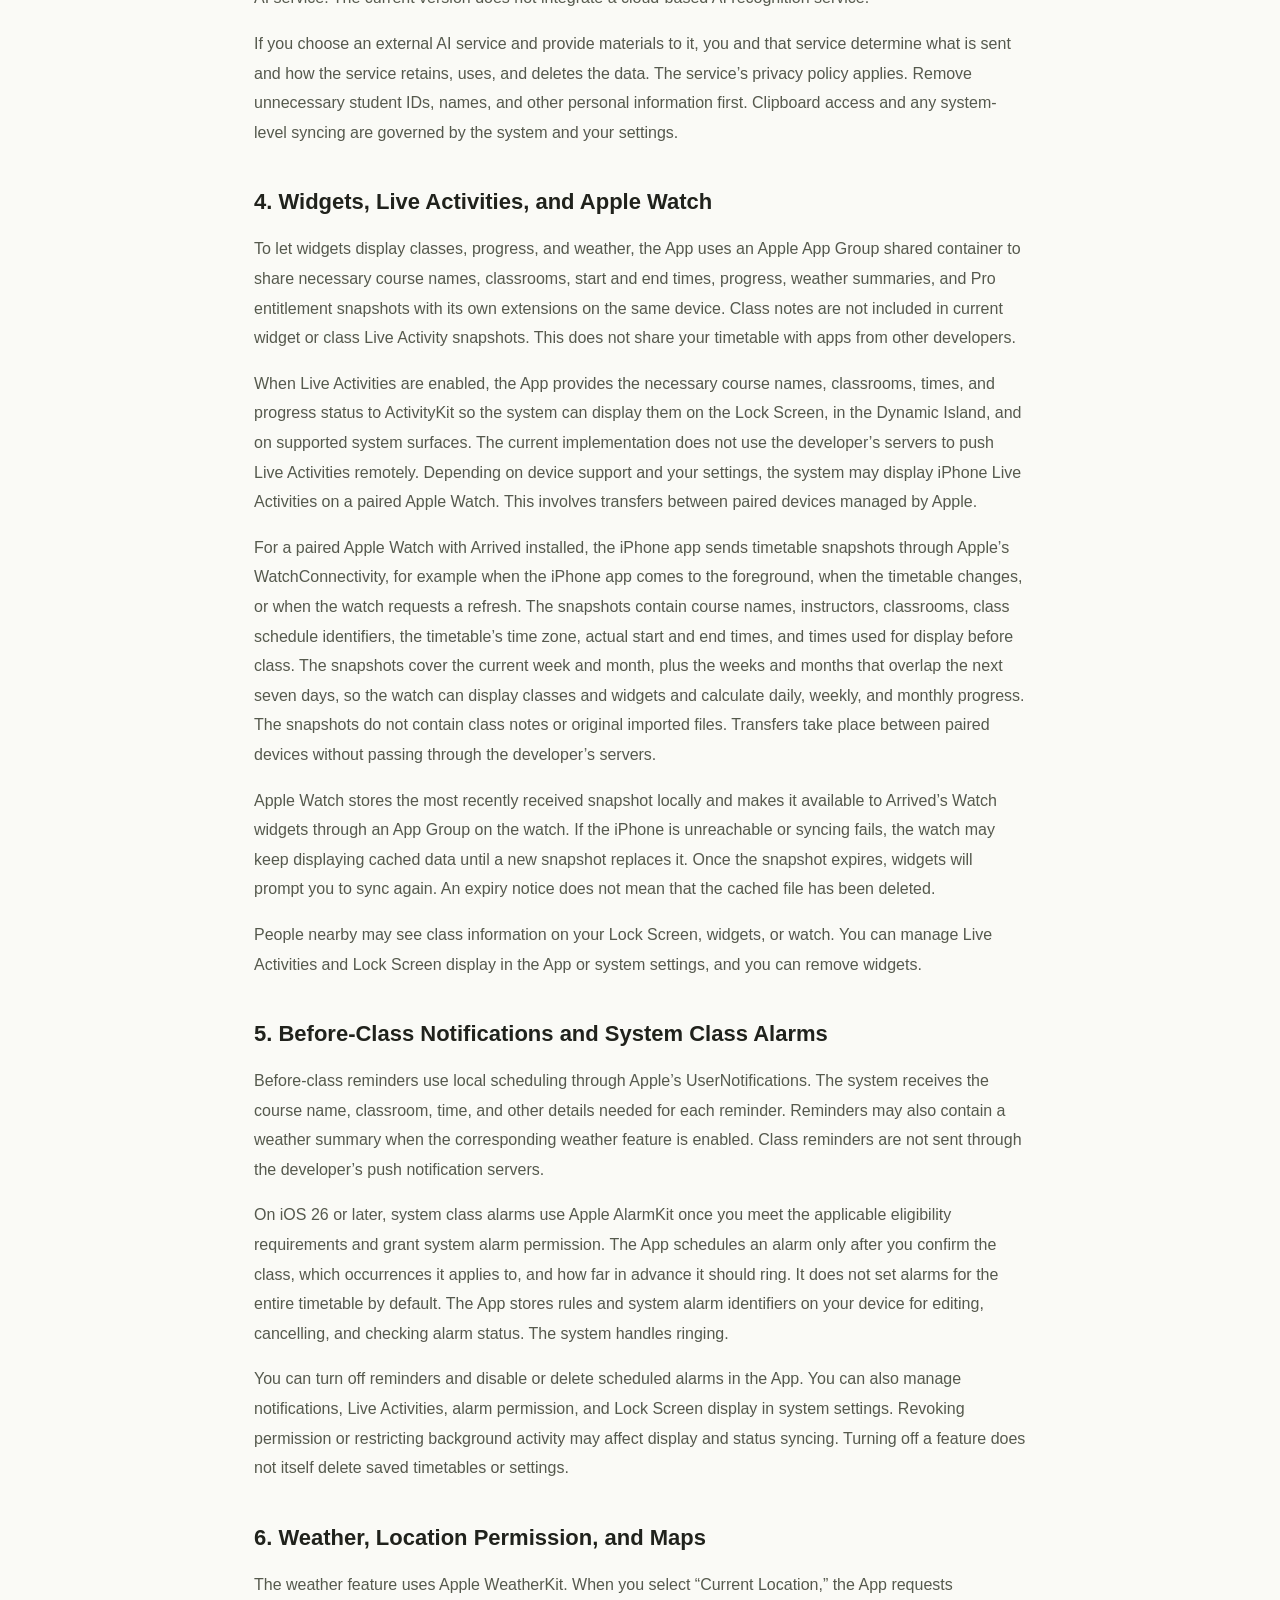
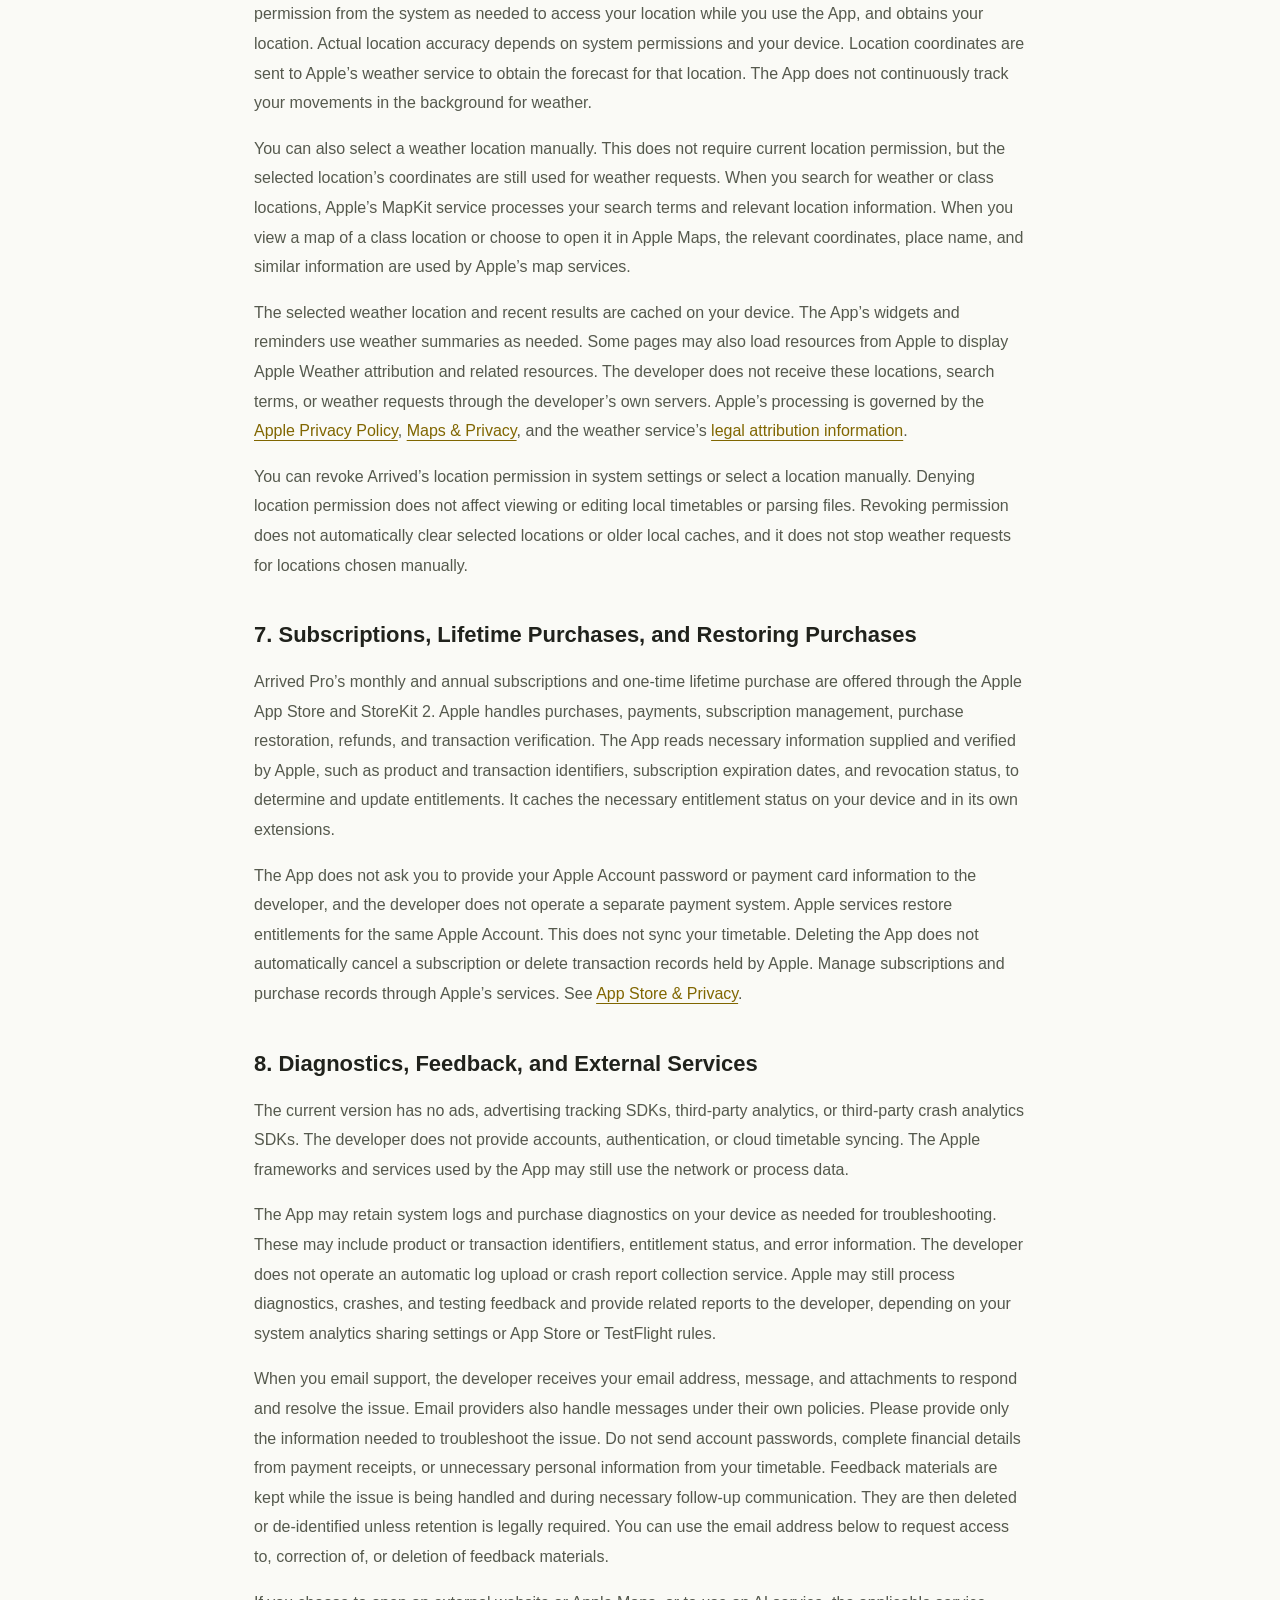
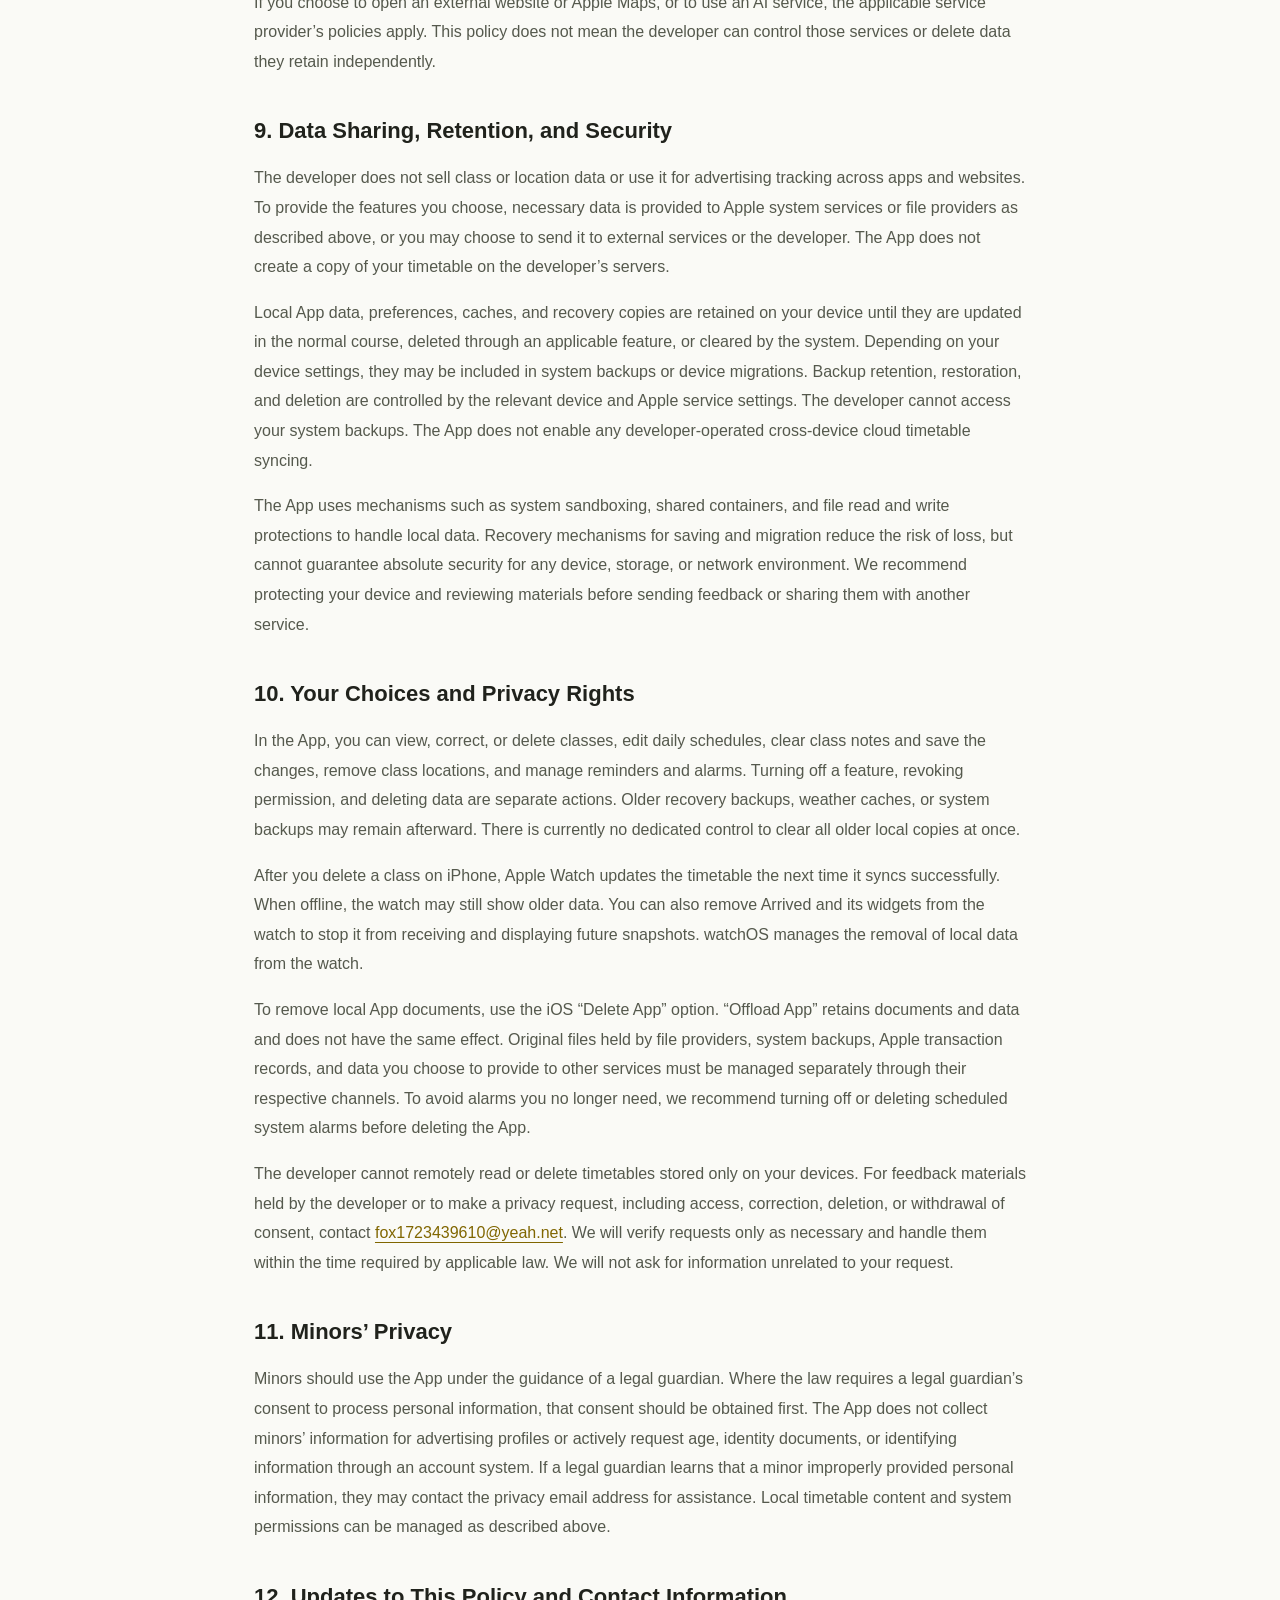
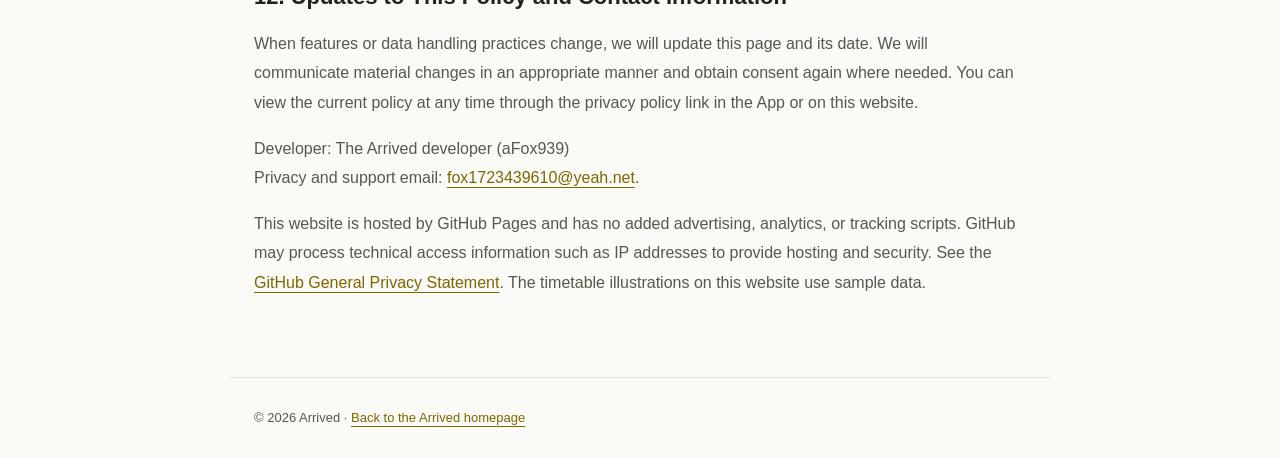
==== commit a165bcbb: "Add bilingual Arrived site and language switch" ====
--- a/privacy.html
+++ b/privacy.html
@@ -3,80 +3,246 @@
 <head>
 <meta charset="utf-8">
 <meta name="viewport" content="width=device-width,initial-scale=1">
-<title>隐私政策 · Arrived课表</title>
-<meta name="description" content="Arrived课表隐私政策：本地课程与导入、Apple Watch 课程同步、小组件和实时活动、系统提醒与闹钟、天气与地图、Apple 购买服务及隐私权利。">
+<title data-english-content="Privacy Policy · Arrived">隐私政策 · Arrived课表</title>
+<meta name="description" content="Arrived课表隐私政策：本地课程与导入、Apple Watch 课程同步、小组件和实时活动、系统提醒与闹钟、天气与地图、Apple 购买服务及隐私权利。" data-english-content="Arrived’s Privacy Policy covers local timetables and imports, Apple Watch timetable syncing, widgets and Live Activities, system reminders and alarms, weather and maps, Apple purchase services, and privacy rights.">
 <meta name="color-scheme" content="light dark">
 <link rel="icon" href="icon.png">
 <style>:root{color-scheme:dark;--bg:#111211;--text:#f4f4e9;--muted:#b0b3a6;--line:#383b34;--accent:#ffda0a}*{box-sizing:border-box}html{scroll-padding-top:24px}main{overflow-wrap:anywhere}header{flex-wrap:wrap}body{margin:0;background:var(--bg);color:var(--text);font:16px/1.85 -apple-system,BlinkMacSystemFont,"Segoe UI","PingFang SC",sans-serif}main,header,footer{max-width:820px;margin:auto;padding:28px 24px}header{border-bottom:1px solid var(--line);display:flex;align-items:center;justify-content:space-between;gap:20px}a{color:var(--accent);text-underline-offset:4px}header a{text-decoration:none}header img{width:36px;height:36px;border-radius:9px;vertical-align:middle;margin-right:10px}h1{font-size:40px;line-height:1.3;margin:25px 0 14px}h2{font-size:22px;line-height:1.5;margin:38px 0 12px}p,li{color:var(--muted)}strong{color:var(--text)}.date{font-size:14px}.intro{border-left:3px solid var(--accent);padding-left:18px;margin:30px 0}footer{border-top:1px solid var(--line);font-size:13px;color:var(--muted);margin-top:35px}a:focus-visible{outline:2px solid var(--accent);outline-offset:5px}@media(max-width:480px){h1{font-size:32px}header{font-size:14px}}@media(prefers-color-scheme:light){:root{color-scheme:light;--bg:#fafaf6;--text:#20221c;--muted:#55594d;--line:#dedfd7;--accent:#806600}}</style>
+<style>
+.privacy-nav {
+  display: flex;
+  align-items: center;
+  gap: 8px 24px;
+}
+.privacy-nav img {
+  flex: none;
+}
+.privacy-brand {
+  display: inline-flex;
+  align-items: center;
+}
+@media (max-width: 560px) {
+  header.site-header {
+    flex-wrap: nowrap;
+    gap: 12px;
+    padding: 12px 20px;
+  }
+  .privacy-nav {
+    align-items: flex-start;
+    flex-direction: column;
+    gap: 4px;
+  }
+}
+</style>
+<link rel="stylesheet" href="language.css">
+<script src="language.js"></script>
 </head>
 <body>
-<header><a href="./"><img src="icon.png" width="36" height="36" alt="">Arrived课表</a><a href="./">返回首页 ↗</a></header>
+<header class="site-header">
+<div class="privacy-nav">
+<a class="privacy-brand" href="./"><img src="icon.png" width="36" height="36" alt=""><span lang="zh-CN" data-site-language="zh">Arrived课表</span><span lang="en" data-site-language="en">Arrived</span></a>
+<a href="./"><span lang="zh-CN" data-site-language="zh">返回首页 ↗</span><span lang="en" data-site-language="en">Back to home ↗</span></a>
+</div>
+<div class="language-switch" role="group" aria-label="页面语言" hidden>
+  <button type="button" lang="zh-CN" aria-label="中文" aria-pressed="true" data-select-language="zh">中文</button>
+  <span aria-hidden="true">|</span>
+  <button type="button" lang="en" aria-label="English" aria-pressed="false" data-select-language="en">EN</button>
+</div>
+</header>
 <main id="privacy">
+<div lang="zh-CN" data-site-language="zh">
 <h1>隐私政策</h1>
 <p class="date">生效及最近更新日期：<time datetime="2026-11-20">2026 年 11 月 20 日</time></p>
 <p>本政策适用于 Arrived课表（以下简称“Arrived”或“本 App”）当前的 iPhone App、Apple Watch 伴侣 App、小组件及课程实时活动。开发者为 <strong>Arrived课表开发者（aFox939）</strong>，隐私联系邮箱：<a href="mailto:fox1723439610@yeah.net">fox1723439610@yeah.net</a>。</p>
 <p class="intro"><strong>课程内容主要在你的设备上处理和保存，无需注册 Arrived 账号。</strong><br>本 App 不会自动将课表、导入文件或课程备注上传到开发者服务器。使用 Apple Watch 课程同步、天气、地图、App Store 购买、系统备份或主动发送反馈时，Apple、相关服务提供方或开发者会按下文所述处理相应信息；这不意味着所有功能都不联网，或所有数据始终不会离开设备。</p>
-
-<h2 id="information">1. 我们处理哪些信息及用途</h2>
+</div>
+<div lang="en" data-site-language="en">
+<h1>Privacy Policy</h1>
+<p class="date">Effective and last updated: <time datetime="2026-11-20">November 20, 2026</time></p>
+<p>This policy applies to the current iPhone app, Apple Watch companion app, widgets, and class Live Activities of Arrived (referred to as “Arrived” or “the App”). The developer is <strong>the Arrived developer (aFox939)</strong>. Privacy contact: <a href="mailto:fox1723439610@yeah.net">fox1723439610@yeah.net</a>.</p>
+<p class="intro"><strong>Class information is primarily processed and stored on your device. You do not need an Arrived account.</strong><br>The App does not automatically upload timetables, imported files, or class notes to the developer’s servers. When you use Apple Watch timetable syncing, weather, maps, App Store purchases, or system backups, or choose to send feedback, Apple, the relevant service providers, or the developer process the relevant information as described below. This does not mean that every feature works offline or that all data always stays on your device.</p>
+</div>
+
+<section id="information">
+<div lang="zh-CN" data-site-language="zh">
+<h2>1. 我们处理哪些信息及用途</h2>
 <p>为提供课表、编辑和进度显示，本 App 在设备上处理你输入或导入的课程名称、教师、教室、日期、教学周、学校时区、节次、实际起止时间、作息模板及备注。你还可以选择保存上课地点的名称、地址和坐标。课程与安排标识用于关联编辑、备注及系统提醒，不用于广告追踪。</p>
 <p>本 App 也保存必要的使用偏好、提醒及闹钟规则、天气地点和最近天气结果，以及 Apple 验证后的 Pro 权益状态。以上信息用于对应功能，不用于建立广告画像。天气和地图、购买、反馈所涉及的处理分别见下文。</p>
-
-<h2 id="storage">2. 课程存储、导入与本地识别</h2>
+</div>
+<div lang="en" data-site-language="en">
+<h2>1. What Information We Process and Why</h2>
+<p>To provide timetable, editing, and progress features, the App processes on your device the course names, instructors, classrooms, dates, teaching weeks, school time zone, class periods, actual start and end times, daily schedule templates, and notes that you enter or import. You can also choose to save the names, addresses, and coordinates of class locations. Course and schedule identifiers associate edits, notes, and system reminders with the relevant entries. They are not used for advertising tracking.</p>
+<p>The App also stores necessary preferences, reminder and alarm rules, weather locations and recent weather results, and Pro entitlement status verified by Apple. This information is used for the corresponding features and is not used to build advertising profiles. Processing for weather and maps, purchases, and feedback is described below.</p>
+</div>
+</section>
+
+<section id="storage">
+<div lang="zh-CN" data-site-language="zh">
+<h2>2. 课程存储、导入与本地识别</h2>
 <p>课表、作息、课程备注和上课地点保存在 App 的本地存储中。为了在保存、导入或旧数据迁移失败时保护课表，设备上可能保留恢复文件、迁移前备份和最近有效快照。删除当前课程或备注不表示所有历史恢复副本立即被物理清除。</p>
 <p>当前可用的文件导入为 PDF（包括扫描版 PDF）和 iCalendar（.ics），也可手动录入。App 读取你通过系统文件选择器选定的文件，在设备端使用本地解析和 Apple 的 PDFKit、Vision 等能力提取课程信息，不为解析自动上传文件到开发者或外部识别服务器。</p>
 <p>若你选择的文件位于 iCloud Drive 或其他文件提供方，系统可能需要从该提供方下载文件；文件的云端保存、下载与账户管理受该提供方的政策和你的设置控制。导入课表不会自动删除文件提供方保留的原文件。</p>
-
-<h2 id="ai">3. 可选的 AI 转换指令与剪贴板</h2>
+</div>
+<div lang="en" data-site-language="en">
+<h2>2. Timetable Storage, Imports, and On-Device Recognition</h2>
+<p>Timetables, daily schedules, class notes, and class locations are stored locally by the App. To protect your timetable if saving, importing, or migrating older data fails, the device may retain recovery files, pre-migration backups, and the most recent valid snapshots. Deleting a current class or note does not mean that all older recovery copies are physically erased immediately.</p>
+<p>The App currently supports importing PDF files, including scanned PDFs, and iCalendar (.ics) files. You can also enter classes manually. The App reads files you select through the system file picker and extracts class information on your device using local parsing and Apple capabilities including PDFKit and Vision. The App does not automatically upload files to the developer or to external recognition servers for parsing.</p>
+<p>If the file you select is in iCloud Drive or with another file provider, the system may need to download it from that provider. Cloud storage, downloads, and account management for the file are governed by the provider’s policies and your settings. Importing a timetable does not automatically delete the original file retained by the provider.</p>
+</div>
+</section>
+
+<section id="ai">
+<div lang="zh-CN" data-site-language="zh">
+<h2>3. 可选的 AI 转换指令与剪贴板</h2>
 <p>“使用 AI 生成 ICS”提供通用提示词的查看与复制功能。点击复制后，App 将该指令写入系统剪贴板，不会自动附上你的课表，也不会自动向 AI 服务发送课程或文件。当前版本未接入 AI 云端识别服务。</p>
 <p>如果你自行选择外部 AI 服务并向其提供材料，发送内容和该服务的数据保存、使用及删除方式由你和该服务决定，适用其隐私政策。请先移除不必要的学号、姓名或其他个人信息。剪贴板的访问及可能的系统同步由系统和你的设置管理。</p>
-
-<h2 id="widgets">4. 小组件、实时活动与 Apple Watch</h2>
+</div>
+<div lang="en" data-site-language="en">
+<h2>3. Optional AI Conversion Instructions and the Clipboard</h2>
+<p>“Use AI to Generate ICS” lets you view and copy a generic prompt. When you select Copy, the App writes the prompt to the system clipboard. It does not automatically include your timetable or send classes or files to an AI service. The current version does not integrate a cloud-based AI recognition service.</p>
+<p>If you choose an external AI service and provide materials to it, you and that service determine what is sent and how the service retains, uses, and deletes the data. The service’s privacy policy applies. Remove unnecessary student IDs, names, and other personal information first. Clipboard access and any system-level syncing are governed by the system and your settings.</p>
+</div>
+</section>
+
+<section id="widgets">
+<div lang="zh-CN" data-site-language="zh">
+<h2>4. 小组件、实时活动与 Apple Watch</h2>
 <p>为让小组件显示课程、进度和天气，App 通过 Apple App Group 共享容器，在本机与自身扩展共享必要的课程名称、教室、起止时间、进度、天气摘要及 Pro 权益快照。课程备注不写入当前的小组件或课程实时活动快照。这不是向其他开发者的 App 共享课表。</p>
 <p>启用实时活动后，App 将必要的课程名称、教室、时间及进度状态交给 ActivityKit，由系统在锁屏、灵动岛和支持的系统界面展示。当前实现不使用开发者服务器远程推送实时活动。系统可能根据设备支持和你的设置，在配对的 Apple Watch 上显示 iPhone 实时活动；这涉及 Apple 管理的配对设备间传递。</p>
 <p>在已配对并安装 Arrived 的 Apple Watch 上，iPhone App 会通过 Apple 的 WatchConnectivity 发送课表快照，例如在 iPhone App 进入前台、课表变更或收到手表刷新请求时。快照包含课程名称、教师、教室、课程安排标识、课表时区、实际起止时间及用于课前显示的时间。快照覆盖当前周、当前月，并延伸至未来七天所在周和月，以便手表显示课程、小组件并计算日、周、月进度。快照不包含课程备注或原始导入文件；传输在配对设备之间进行，不经开发者服务器中转。</p>
 <p>Apple Watch 在本机保存最近成功收到的快照，并通过手表侧 App Group 供 Arrived 的 Watch 小组件使用。iPhone 不可达或同步失败时，手表可能继续显示缓存，直到新快照替换。小组件在快照过期后会提示重新同步，过期提示不等于缓存文件已删除。</p>
 <p>锁屏、小组件和手表上的课程内容可能被旁人看到。你可通过 App 或系统设置管理实时活动与锁屏显示，也可移除小组件。</p>
-
-<h2 id="alerts">5. 课前通知与系统级上课闹钟</h2>
+</div>
+<div lang="en" data-site-language="en">
+<h2>4. Widgets, Live Activities, and Apple Watch</h2>
+<p>To let widgets display classes, progress, and weather, the App uses an Apple App Group shared container to share necessary course names, classrooms, start and end times, progress, weather summaries, and Pro entitlement snapshots with its own extensions on the same device. Class notes are not included in current widget or class Live Activity snapshots. This does not share your timetable with apps from other developers.</p>
+<p>When Live Activities are enabled, the App provides the necessary course names, classrooms, times, and progress status to ActivityKit so the system can display them on the Lock Screen, in the Dynamic Island, and on supported system surfaces. The current implementation does not use the developer’s servers to push Live Activities remotely. Depending on device support and your settings, the system may display iPhone Live Activities on a paired Apple Watch. This involves transfers between paired devices managed by Apple.</p>
+<p>For a paired Apple Watch with Arrived installed, the iPhone app sends timetable snapshots through Apple’s WatchConnectivity, for example when the iPhone app comes to the foreground, when the timetable changes, or when the watch requests a refresh. The snapshots contain course names, instructors, classrooms, class schedule identifiers, the timetable’s time zone, actual start and end times, and times used for display before class. The snapshots cover the current week and month, plus the weeks and months that overlap the next seven days, so the watch can display classes and widgets and calculate daily, weekly, and monthly progress. The snapshots do not contain class notes or original imported files. Transfers take place between paired devices without passing through the developer’s servers.</p>
+<p>Apple Watch stores the most recently received snapshot locally and makes it available to Arrived’s Watch widgets through an App Group on the watch. If the iPhone is unreachable or syncing fails, the watch may keep displaying cached data until a new snapshot replaces it. Once the snapshot expires, widgets will prompt you to sync again. An expiry notice does not mean that the cached file has been deleted.</p>
+<p>People nearby may see class information on your Lock Screen, widgets, or watch. You can manage Live Activities and Lock Screen display in the App or system settings, and you can remove widgets.</p>
+</div>
+</section>
+
+<section id="alerts">
+<div lang="zh-CN" data-site-language="zh">
+<h2>5. 课前通知与系统级上课闹钟</h2>
 <p>课前提醒使用 Apple UserNotifications 的本地调度能力。系统收到用于提醒的课程名称、教室、时间等内容；开启相应天气功能时，提醒也可能包含天气摘要。不通过开发者的推送服务器发送课程提醒。</p>
 <p>在 iOS 26 或更新版本、具备相应使用资格并取得系统闹钟授权后，系统级上课闹钟使用 Apple AlarmKit。只有你确认课程、适用范围和提前时间后，App 才提交闹钟，不会默认给整张课表设置闹钟。App 在设备上保存规则及系统闹钟标识，供编辑、取消及核对状态；响铃由系统处理。</p>
 <p>你可以在 App 中关闭提醒、关闭或删除已设闹钟，并通过系统设置管理通知、实时活动、闹钟授权及锁屏显示。权限撤销或后台限制可能影响展示和状态同步；关闭功能本身不等于删除已经保存的课表及设置。</p>
-
-<h2 id="location">6. 天气、位置权限与地图</h2>
+</div>
+<div lang="en" data-site-language="en">
+<h2>5. Before-Class Notifications and System Class Alarms</h2>
+<p>Before-class reminders use local scheduling through Apple’s UserNotifications. The system receives the course name, classroom, time, and other details needed for each reminder. Reminders may also contain a weather summary when the corresponding weather feature is enabled. Class reminders are not sent through the developer’s push notification servers.</p>
+<p>On iOS 26 or later, system class alarms use Apple AlarmKit once you meet the applicable eligibility requirements and grant system alarm permission. The App schedules an alarm only after you confirm the class, which occurrences it applies to, and how far in advance it should ring. It does not set alarms for the entire timetable by default. The App stores rules and system alarm identifiers on your device for editing, cancelling, and checking alarm status. The system handles ringing.</p>
+<p>You can turn off reminders and disable or delete scheduled alarms in the App. You can also manage notifications, Live Activities, alarm permission, and Lock Screen display in system settings. Revoking permission or restricting background activity may affect display and status syncing. Turning off a feature does not itself delete saved timetables or settings.</p>
+</div>
+</section>
+
+<section id="location">
+<div lang="zh-CN" data-site-language="zh">
+<h2>6. 天气、位置权限与地图</h2>
 <p>天气功能调用 Apple WeatherKit。选择“当前位置”时，App 按需请求系统的使用期间位置权限并获取位置；实际位置精度由系统授权及设备情况决定。位置坐标会交给 Apple 天气服务以获取对应地点的预报。本 App 不为天气持续进行后台轨迹追踪。</p>
 <p>你也可手动选择天气地点；这不需要当前位置授权，但地点坐标仍用于天气查询。搜索天气地点和上课地点时，搜索词及相关地点信息由 Apple MapKit 地图服务处理。展示上课地点地图，或点击在 Apple 地图中打开时，相应坐标、地点名称等会用于 Apple 地图服务。</p>
 <p>所选天气地点及最近结果在本机缓存，必要的天气摘要供本 App 的小组件和提醒使用。为展示 Apple 天气署名及相关资源，部分页面也可能向 Apple 加载资源。开发者不通过自己的服务器接收这些位置、搜索词或天气查询。Apple 的相关处理适用 <a href="https://www.apple.com/legal/privacy/">Apple 隐私政策</a>、<a href="https://www.apple.com/legal/privacy/data/en/apple-maps/">地图与隐私说明</a>及天气服务中的 <a href="https://developer.apple.com/weatherkit/data-source-attribution/">法律归属说明</a>。</p>
 <p>你可在系统设置中撤销 Arrived 的位置权限，或选择手动地点。拒绝定位不影响本地课表查看、编辑与文件解析；撤销权限不会自动清除已选地点或历史本地缓存，也不等于停止手动地点的天气查询。</p>
-
-<h2 id="purchases">7. 订阅、买断与恢复购买</h2>
+</div>
+<div lang="en" data-site-language="en">
+<h2>6. Weather, Location Permission, and Maps</h2>
+<p>The weather feature uses Apple WeatherKit. When you select “Current Location,” the App requests permission from the system as needed to access your location while you use the App, and obtains your location. Actual location accuracy depends on system permissions and your device. Location coordinates are sent to Apple’s weather service to obtain the forecast for that location. The App does not continuously track your movements in the background for weather.</p>
+<p>You can also select a weather location manually. This does not require current location permission, but the selected location’s coordinates are still used for weather requests. When you search for weather or class locations, Apple’s MapKit service processes your search terms and relevant location information. When you view a map of a class location or choose to open it in Apple Maps, the relevant coordinates, place name, and similar information are used by Apple’s map services.</p>
+<p>The selected weather location and recent results are cached on your device. The App’s widgets and reminders use weather summaries as needed. Some pages may also load resources from Apple to display Apple Weather attribution and related resources. The developer does not receive these locations, search terms, or weather requests through the developer’s own servers. Apple’s processing is governed by the <a href="https://www.apple.com/legal/privacy/">Apple Privacy Policy</a>, <a href="https://www.apple.com/legal/privacy/data/en/apple-maps/">Maps &amp; Privacy</a>, and the weather service’s <a href="https://developer.apple.com/weatherkit/data-source-attribution/">legal attribution information</a>.</p>
+<p>You can revoke Arrived’s location permission in system settings or select a location manually. Denying location permission does not affect viewing or editing local timetables or parsing files. Revoking permission does not automatically clear selected locations or older local caches, and it does not stop weather requests for locations chosen manually.</p>
+</div>
+</section>
+
+<section id="purchases">
+<div lang="zh-CN" data-site-language="zh">
+<h2>7. 订阅、买断与恢复购买</h2>
 <p>Arrived Pro 的月度、年度订阅和永久买断通过 Apple App Store 与 StoreKit 2 提供。Apple 处理购买、付款、订阅管理、恢复购买、退款和交易验证。App 读取 Apple 提供并验证的必要商品、交易标识、订阅有效期及撤销状态等信息，用于判断和更新权益，并在设备及自身扩展中缓存必要的权益状态。</p>
 <p>App 不要求你向开发者提供 Apple 账户密码或银行卡信息，也没有独立的开发者支付系统。同一 Apple 账户的权益恢复由 Apple 服务处理，不代表课表会随之同步。删除 App 不会自动取消订阅或删除 Apple 保存的交易记录；订阅与购买记录需通过 Apple 提供的渠道管理。详见 <a href="https://www.apple.com/legal/privacy/data/en/app-store/">App Store 与隐私</a>。</p>
-
-<h2 id="services">8. 诊断、反馈与外部服务</h2>
+</div>
+<div lang="en" data-site-language="en">
+<h2>7. Subscriptions, Lifetime Purchases, and Restoring Purchases</h2>
+<p>Arrived Pro’s monthly and annual subscriptions and one-time lifetime purchase are offered through the Apple App Store and StoreKit 2. Apple handles purchases, payments, subscription management, purchase restoration, refunds, and transaction verification. The App reads necessary information supplied and verified by Apple, such as product and transaction identifiers, subscription expiration dates, and revocation status, to determine and update entitlements. It caches the necessary entitlement status on your device and in its own extensions.</p>
+<p>The App does not ask you to provide your Apple Account password or payment card information to the developer, and the developer does not operate a separate payment system. Apple services restore entitlements for the same Apple Account. This does not sync your timetable. Deleting the App does not automatically cancel a subscription or delete transaction records held by Apple. Manage subscriptions and purchase records through Apple’s services. See <a href="https://www.apple.com/legal/privacy/data/en/app-store/">App Store &amp; Privacy</a>.</p>
+</div>
+</section>
+
+<section id="services">
+<div lang="zh-CN" data-site-language="zh">
+<h2>8. 诊断、反馈与外部服务</h2>
 <p>当前版本不包含广告、广告追踪 SDK、第三方统计或第三方崩溃分析 SDK，也没有开发者提供的账号、身份认证或云端课表同步服务。本 App 使用的 Apple 框架和服务不应被理解为没有网络或数据处理行为。</p>
 <p>App 可能在本机保留用于故障排查的必要系统日志与购买诊断，例如商品/交易标识、权益状态及错误信息；没有开发者自建的自动日志上传或崩溃报告接收服务。Apple 仍可能根据你的系统分析共享设置、App Store 或 TestFlight 规则处理诊断、崩溃及测试反馈，并向开发者提供相关报告。</p>
 <p>你主动联系支持邮箱时，开发者会收到你的邮件地址、正文及附件，用于回复和解决问题；邮件服务商也会按其政策处理邮件。请仅提供排查所需的信息，不要发送账户密码、付款凭证中的完整金融信息或不必要的课程个人资料。反馈资料在处理问题及必要后续沟通期间保存，完成后删除或去标识化；依法需要保留的情形除外。你可通过下述邮箱申请查询、更正或删除反馈资料。</p>
 <p>主动打开外部网站、Apple 地图或自行使用 AI 时，适用相应服务提供方的政策。本政策不代表开发者能够控制这些服务或删除其独立保存的数据。</p>
-
-<h2 id="sharing">9. 数据共享、保存与安全</h2>
+</div>
+<div lang="en" data-site-language="en">
+<h2>8. Diagnostics, Feedback, and External Services</h2>
+<p>The current version has no ads, advertising tracking SDKs, third-party analytics, or third-party crash analytics SDKs. The developer does not provide accounts, authentication, or cloud timetable syncing. The Apple frameworks and services used by the App may still use the network or process data.</p>
+<p>The App may retain system logs and purchase diagnostics on your device as needed for troubleshooting. These may include product or transaction identifiers, entitlement status, and error information. The developer does not operate an automatic log upload or crash report collection service. Apple may still process diagnostics, crashes, and testing feedback and provide related reports to the developer, depending on your system analytics sharing settings or App Store or TestFlight rules.</p>
+<p>When you email support, the developer receives your email address, message, and attachments to respond and resolve the issue. Email providers also handle messages under their own policies. Please provide only the information needed to troubleshoot the issue. Do not send account passwords, complete financial details from payment receipts, or unnecessary personal information from your timetable. Feedback materials are kept while the issue is being handled and during necessary follow-up communication. They are then deleted or de-identified unless retention is legally required. You can use the email address below to request access to, correction of, or deletion of feedback materials.</p>
+<p>If you choose to open an external website or Apple Maps, or to use an AI service, the applicable service provider’s policies apply. This policy does not mean the developer can control those services or delete data they retain independently.</p>
+</div>
+</section>
+
+<section id="sharing">
+<div lang="zh-CN" data-site-language="zh">
+<h2>9. 数据共享、保存与安全</h2>
 <p>开发者不出售课程或位置数据，不使用这些信息进行跨 App、跨网站广告追踪。为提供你选择的功能，必要数据会按前述方式交给 Apple 系统服务、文件提供方，或由你主动发送给外部服务及开发者。本 App 不会在开发者服务器上建立课表副本。</p>
 <p>本地 App 数据、偏好、缓存和恢复副本在设备上保存，直到被正常更新、按功能删除或由系统清理。它们可能随你的设备设置包含在系统备份或设备迁移中；备份的保存、恢复和删除由对应设备及 Apple 服务设置控制，开发者无法访问你的系统备份。本 App 没有启用开发者运营的跨设备课表云同步。</p>
 <p>App 使用系统沙盒、共享容器和文件读写保护等机制处理本地数据；保存及迁移的恢复机制用于降低丢失风险，但不能保证任何设备、存储或网络环境绝对安全。建议妥善保护设备，并在发送反馈或交给其他服务前检查材料。</p>
-
-<h2 id="rights">10. 你的选择与隐私权利</h2>
+</div>
+<div lang="en" data-site-language="en">
+<h2>9. Data Sharing, Retention, and Security</h2>
+<p>The developer does not sell class or location data or use it for advertising tracking across apps and websites. To provide the features you choose, necessary data is provided to Apple system services or file providers as described above, or you may choose to send it to external services or the developer. The App does not create a copy of your timetable on the developer’s servers.</p>
+<p>Local App data, preferences, caches, and recovery copies are retained on your device until they are updated in the normal course, deleted through an applicable feature, or cleared by the system. Depending on your device settings, they may be included in system backups or device migrations. Backup retention, restoration, and deletion are controlled by the relevant device and Apple service settings. The developer cannot access your system backups. The App does not enable any developer-operated cross-device cloud timetable syncing.</p>
+<p>The App uses mechanisms such as system sandboxing, shared containers, and file read and write protections to handle local data. Recovery mechanisms for saving and migration reduce the risk of loss, but cannot guarantee absolute security for any device, storage, or network environment. We recommend protecting your device and reviewing materials before sending feedback or sharing them with another service.</p>
+</div>
+</section>
+
+<section id="rights">
+<div lang="zh-CN" data-site-language="zh">
+<h2>10. 你的选择与隐私权利</h2>
 <p>你可以在 App 内查看、更正或删除课程，编辑作息、清空并保存课程备注、移除上课地点，以及管理提醒与闹钟。关闭功能、撤销授权与删除数据是不同操作；历史恢复备份、天气缓存或系统备份不一定因此立即消失。当前没有用于一次性清除所有历史本地副本的独立入口。</p>
 <p>在 iPhone 删除课程后，Apple Watch 会在下次成功同步时更新课表；离线时可能仍显示旧数据。你也可以移除手表上的 Arrived App 和相关小组件，停止该手表接收及显示后续快照。手表上的本地数据清理由 watchOS 管理。</p>
 <p>需要移除本机 App 文稿时，可使用 iOS 的“删除 App”操作；“卸载 App”而保留文稿与数据的选项不会达到同样效果。文件提供方中的原文件、系统备份、Apple 交易记录及主动交给其他服务的数据，需要按各自渠道单独管理。为避免不再需要的响铃，建议删除 App 前先关闭或删除已设置的系统闹钟。</p>
 <p>开发者无法远程读取或删除仅在你设备上的课表。对于开发者实际持有的反馈资料，以及访问、更正、删除、撤回同意或其他隐私请求，请通过 <a href="mailto:fox1723439610@yeah.net">fox1723439610@yeah.net</a> 联系。我们将仅在必要范围核实请求，并在适用法律要求的期限内处理；不要求你为此提供与请求无关的信息。</p>
-
-<h2 id="children">11. 未成年人隐私</h2>
+</div>
+<div lang="en" data-site-language="en">
+<h2>10. Your Choices and Privacy Rights</h2>
+<p>In the App, you can view, correct, or delete classes, edit daily schedules, clear class notes and save the changes, remove class locations, and manage reminders and alarms. Turning off a feature, revoking permission, and deleting data are separate actions. Older recovery backups, weather caches, or system backups may remain afterward. There is currently no dedicated control to clear all older local copies at once.</p>
+<p>After you delete a class on iPhone, Apple Watch updates the timetable the next time it syncs successfully. When offline, the watch may still show older data. You can also remove Arrived and its widgets from the watch to stop it from receiving and displaying future snapshots. watchOS manages the removal of local data from the watch.</p>
+<p>To remove local App documents, use the iOS “Delete App” option. “Offload App” retains documents and data and does not have the same effect. Original files held by file providers, system backups, Apple transaction records, and data you choose to provide to other services must be managed separately through their respective channels. To avoid alarms you no longer need, we recommend turning off or deleting scheduled system alarms before deleting the App.</p>
+<p>The developer cannot remotely read or delete timetables stored only on your devices. For feedback materials held by the developer or to make a privacy request, including access, correction, deletion, or withdrawal of consent, contact <a href="mailto:fox1723439610@yeah.net">fox1723439610@yeah.net</a>. We will verify requests only as necessary and handle them within the time required by applicable law. We will not ask for information unrelated to your request.</p>
+</div>
+</section>
+
+<section id="children">
+<div lang="zh-CN" data-site-language="zh">
+<h2>11. 未成年人隐私</h2>
 <p>未成年人应在监护人指导下使用本 App。涉及依法需要监护人同意的个人信息处理，应先取得监护人同意。本 App 不为广告画像收集未成年人信息，也不通过账号系统主动索取年龄、身份证件或身份资料。监护人如发现未成年人不当提供了个人资料，可通过隐私邮箱联系处理；课表本地内容及系统权限可按前述方式管理。</p>
-
-<h2 id="updates">12. 本政策更新与联系方式</h2>
+</div>
+<div lang="en" data-site-language="en">
+<h2>11. Minors’ Privacy</h2>
+<p>Minors should use the App under the guidance of a legal guardian. Where the law requires a legal guardian’s consent to process personal information, that consent should be obtained first. The App does not collect minors’ information for advertising profiles or actively request age, identity documents, or identifying information through an account system. If a legal guardian learns that a minor improperly provided personal information, they may contact the privacy email address for assistance. Local timetable content and system permissions can be managed as described above.</p>
+</div>
+</section>
+
+<section id="updates">
+<div lang="zh-CN" data-site-language="zh">
+<h2>12. 本政策更新与联系方式</h2>
 <p>功能或数据处理方式发生变化时，我们会更新本页和日期；重大变化会通过适当方式提示，并在需要时重新取得同意。你可随时通过 App 内的隐私政策链接或本网站查看现行政策。</p>
 <p>开发者：Arrived课表开发者（aFox939）<br>隐私与支持邮箱：<a href="mailto:fox1723439610@yeah.net">fox1723439610@yeah.net</a>。</p>
 <p>本网站由 GitHub Pages 托管，未添加广告、访问统计或追踪脚本。GitHub 可能为提供托管及安全保障处理 IP 地址等访问技术信息，详见 <a href="https://docs.github.com/en/site-policy/privacy-policies/github-general-privacy-statement">GitHub 隐私声明</a>。网站中的课表示意使用示例数据。</p>
+</div>
+<div lang="en" data-site-language="en">
+<h2>12. Updates to This Policy and Contact Information</h2>
+<p>When features or data handling practices change, we will update this page and its date. We will communicate material changes in an appropriate manner and obtain consent again where needed. You can view the current policy at any time through the privacy policy link in the App or on this website.</p>
+<p>Developer: The Arrived developer (aFox939)<br>Privacy and support email: <a href="mailto:fox1723439610@yeah.net">fox1723439610@yeah.net</a>.</p>
+<p>This website is hosted by GitHub Pages and has no added advertising, analytics, or tracking scripts. GitHub may process technical access information such as IP addresses to provide hosting and security. See the <a href="https://docs.github.com/en/site-policy/privacy-policies/github-general-privacy-statement">GitHub General Privacy Statement</a>. The timetable illustrations on this website use sample data.</p>
+</div>
+</section>
 </main>
-<footer>© 2026 Arrived课表 · <a href="./">返回营销首页</a></footer>
+<footer><span lang="zh-CN" data-site-language="zh">© 2026 Arrived课表 · <a href="./">返回营销首页</a></span><span lang="en" data-site-language="en">© 2026 Arrived · <a href="./">Back to the Arrived homepage</a></span></footer>
 </body>
 </html>
--- a/language.css
+++ b/language.css
@@ -0,0 +1,55 @@
+html {
+  scroll-padding-top: 110px;
+}
+
+html[lang="en"] [data-site-language="zh"],
+html:not([lang="en"]) [data-site-language="en"] {
+  display: none;
+}
+
+.site-header {
+  position: sticky;
+  inset-block-start: 0;
+  z-index: 1;
+  background: var(--bg);
+}
+
+.language-switch {
+  display: inline-flex;
+  flex: none;
+  align-items: center;
+  gap: 2px;
+  padding: 2px;
+  border: 1px solid var(--line);
+  border-radius: 10px;
+  color: var(--muted);
+  white-space: nowrap;
+}
+
+.language-switch[hidden] {
+  display: none;
+}
+
+.language-switch button {
+  min-width: 44px;
+  min-height: 44px;
+  padding: 0 10px;
+  border: 0;
+  border-radius: 7px;
+  background: transparent;
+  color: var(--text);
+  font: inherit;
+  font-size: 14px;
+  font-weight: 650;
+  cursor: pointer;
+}
+
+.language-switch button[aria-pressed="true"] {
+  background: var(--accent, var(--yellow));
+  color: var(--bg);
+}
+
+.language-switch button:focus-visible {
+  outline: 2px solid var(--accent, var(--yellow));
+  outline-offset: 2px;
+}
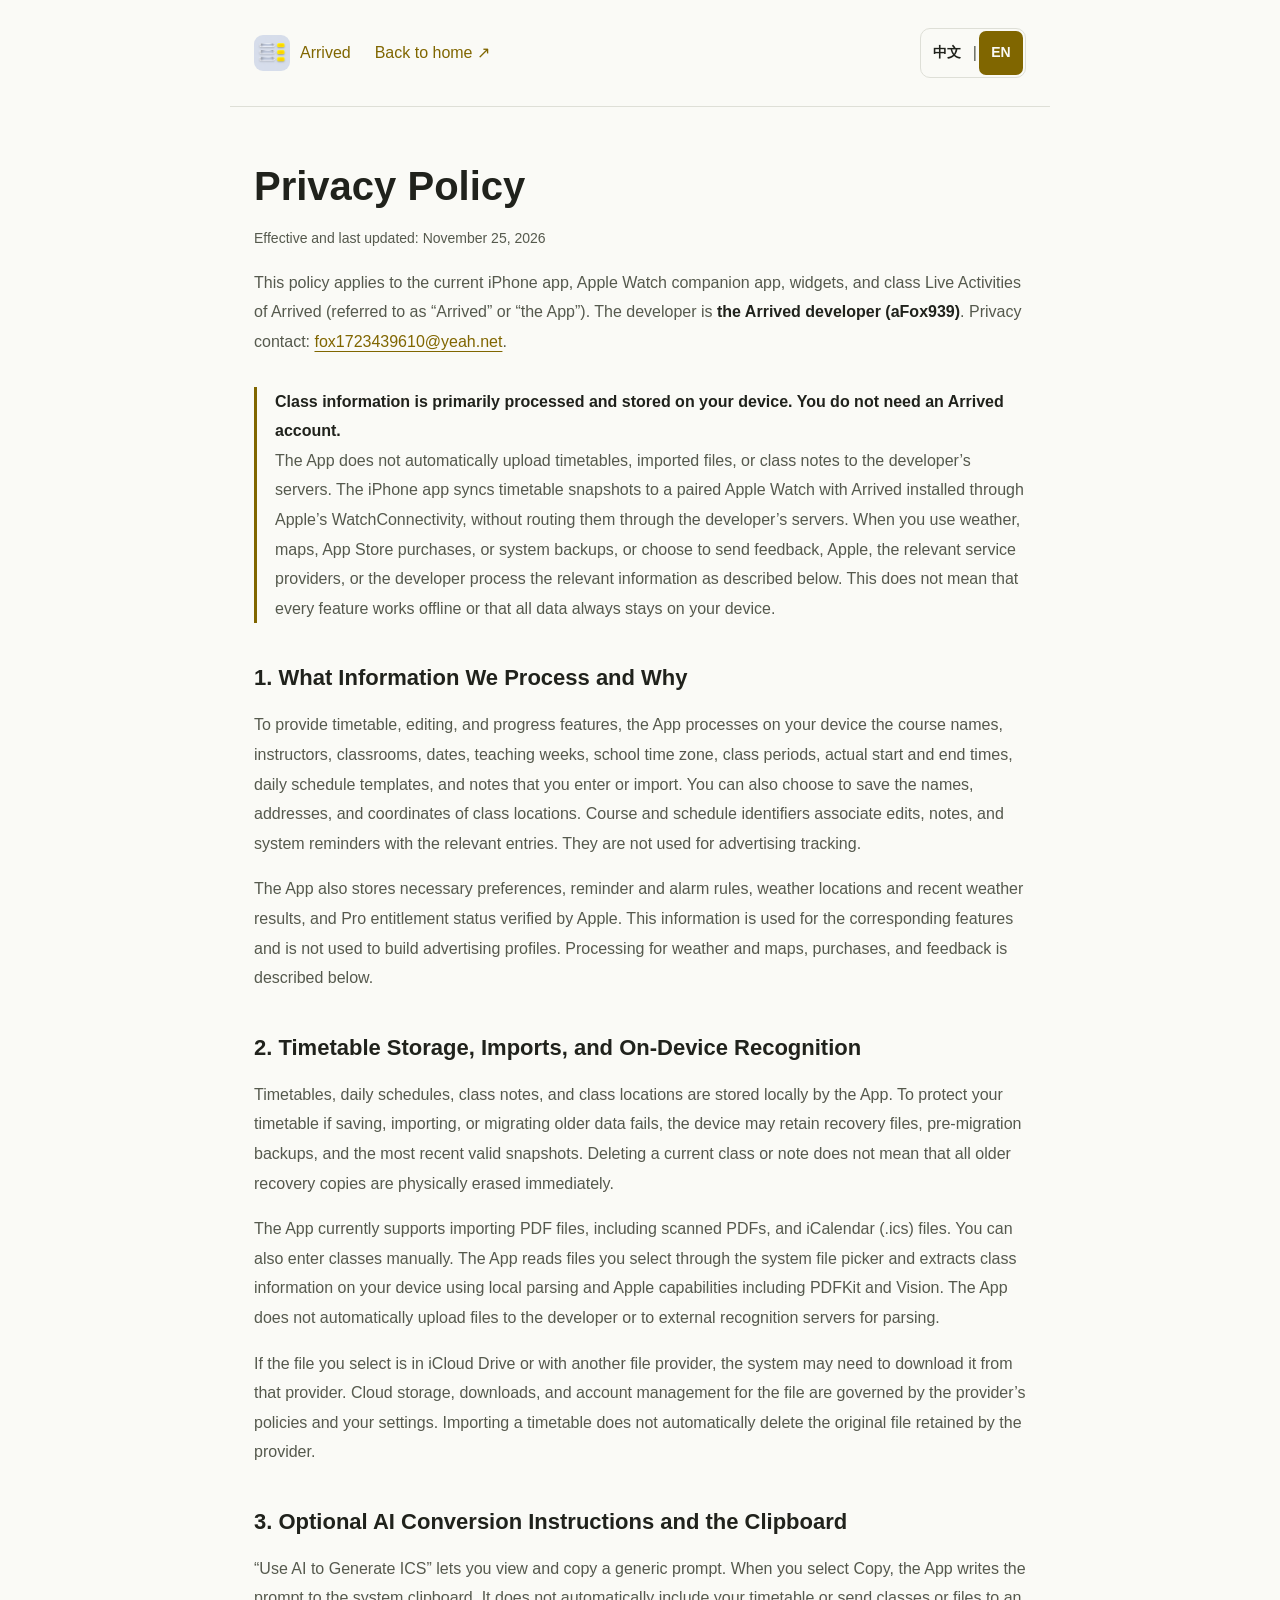
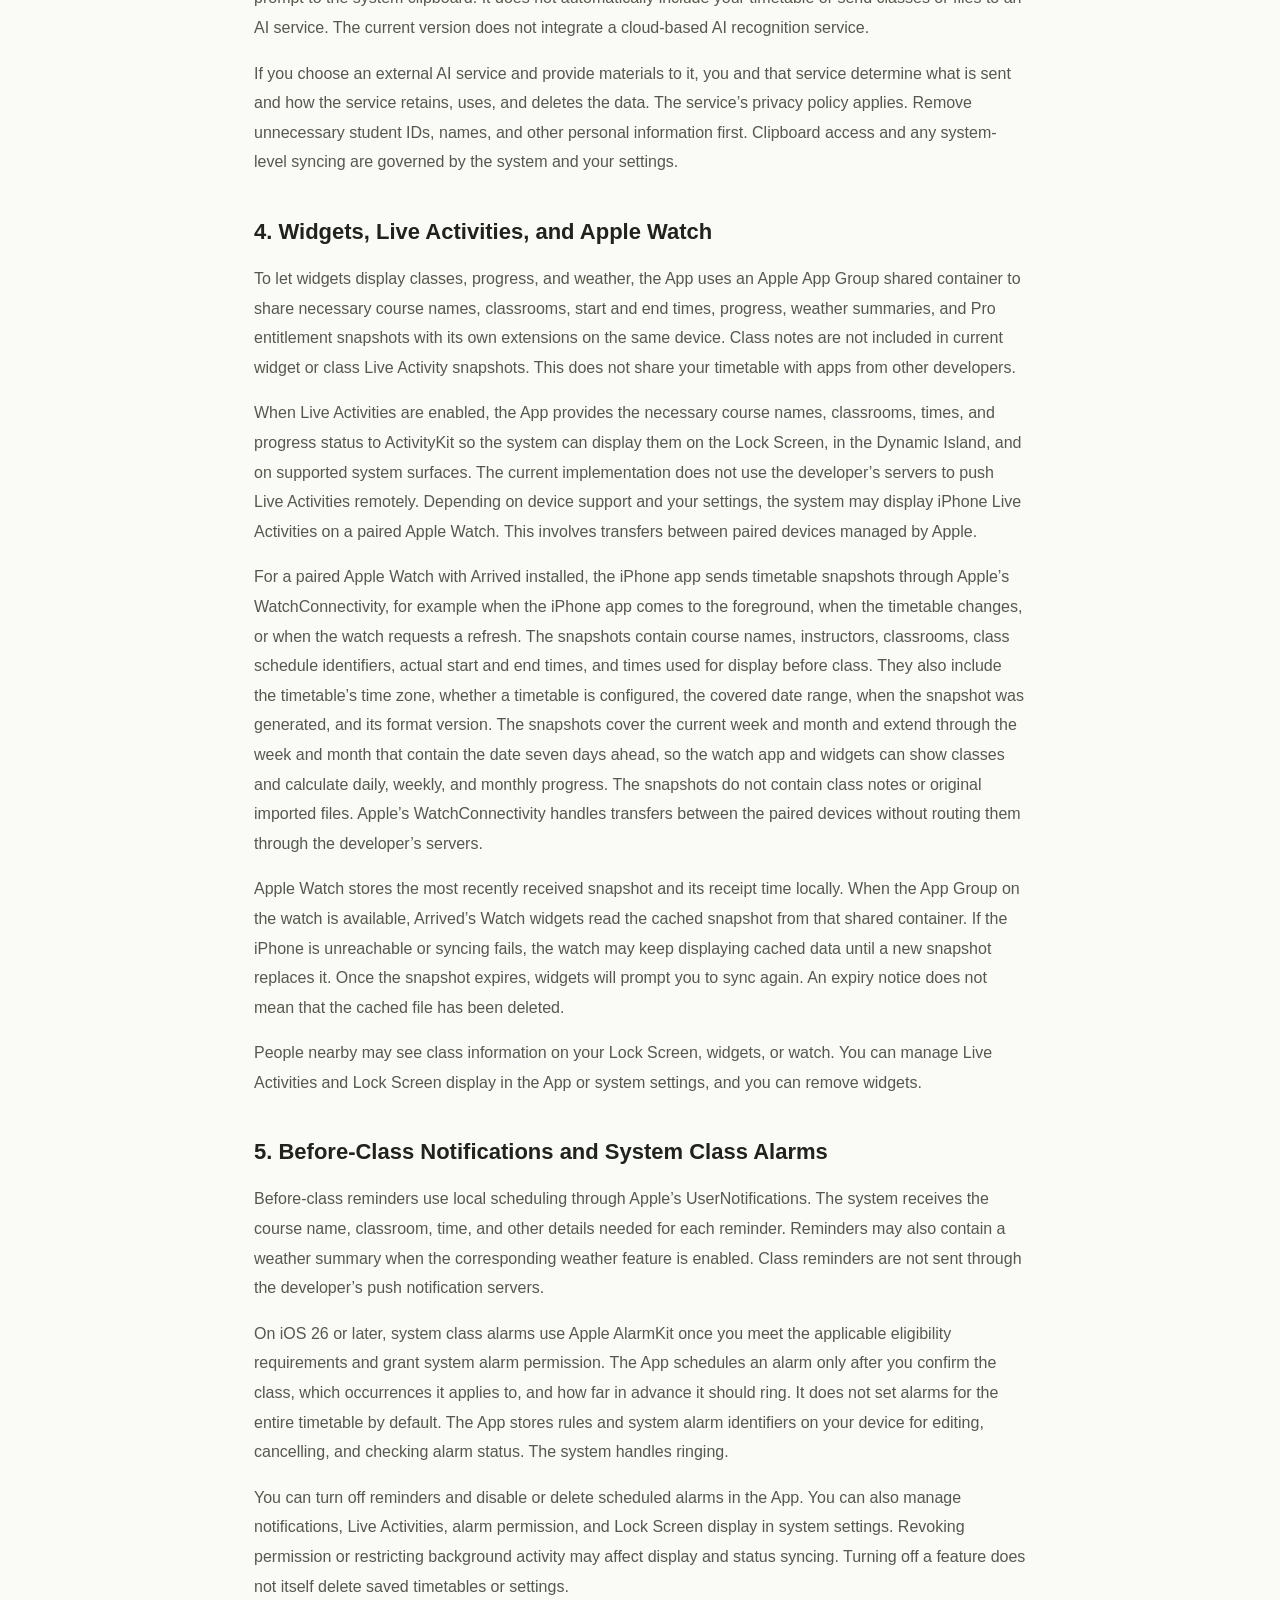
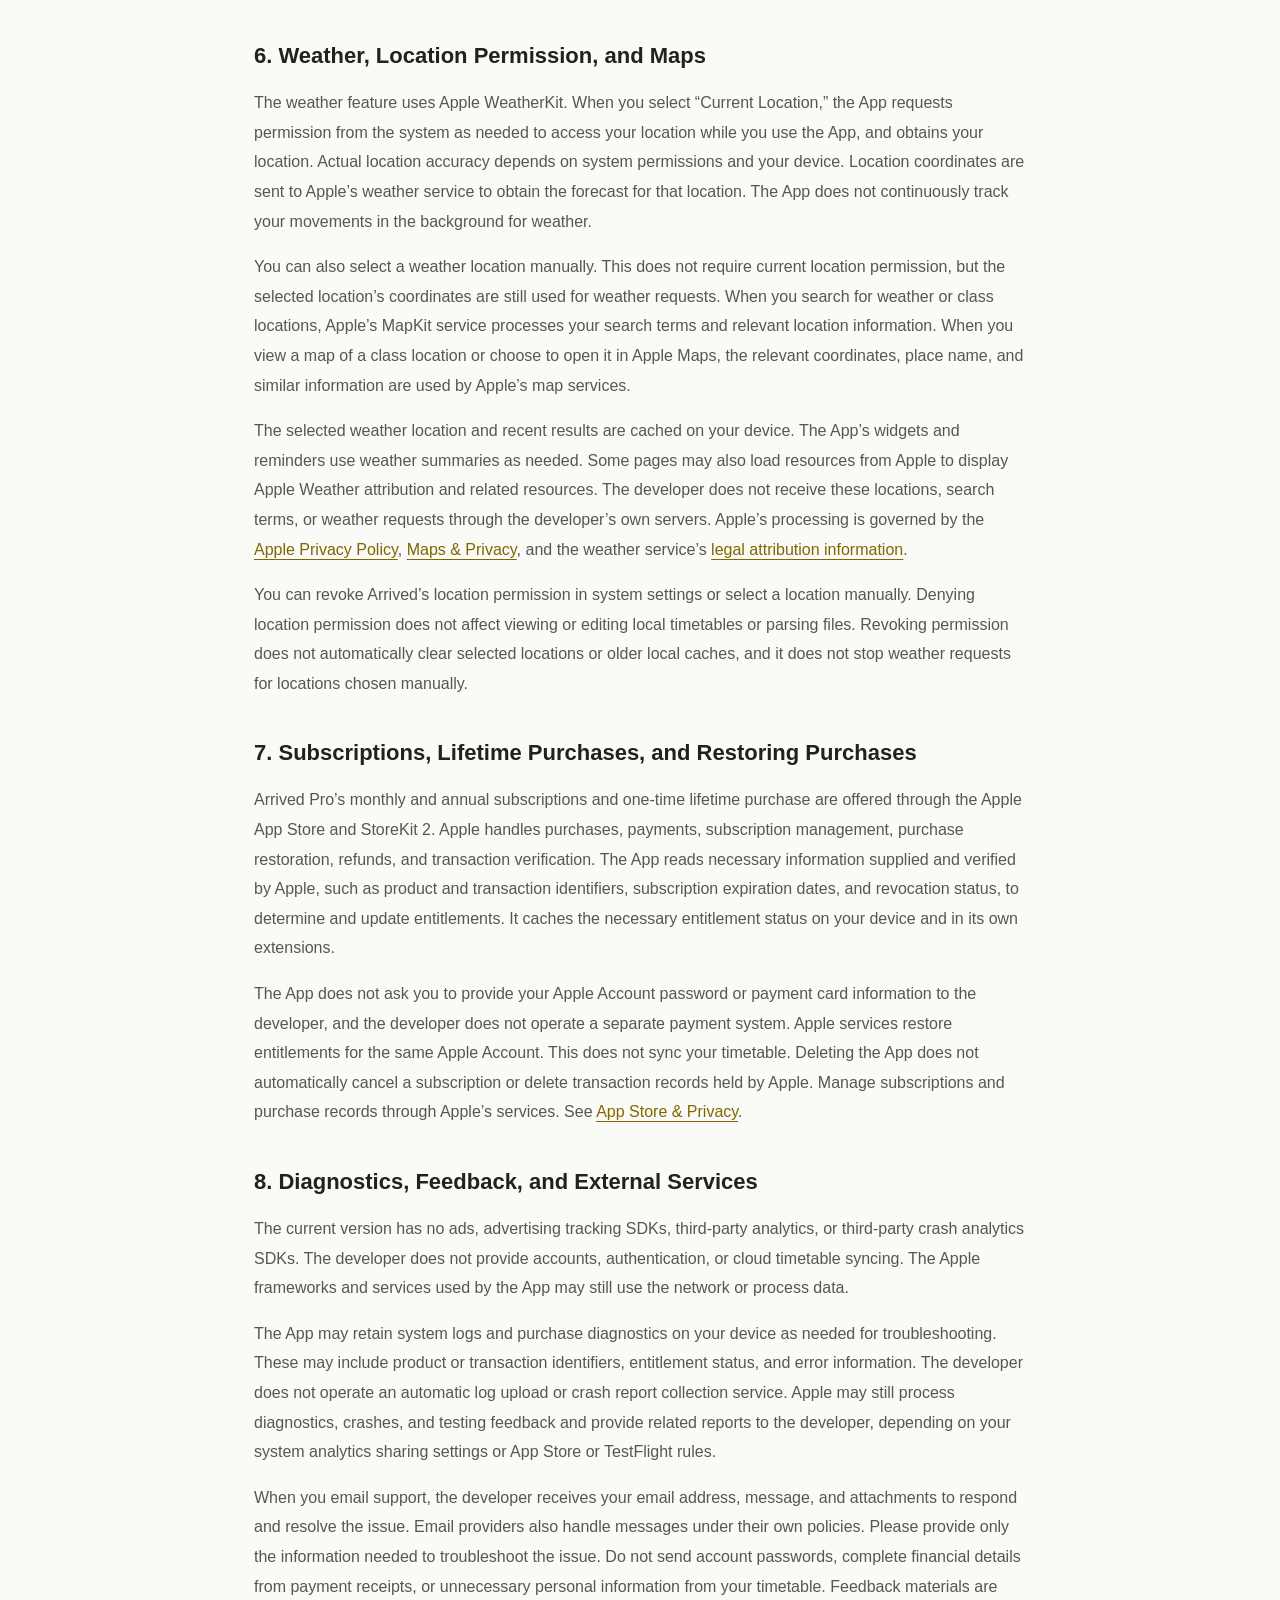
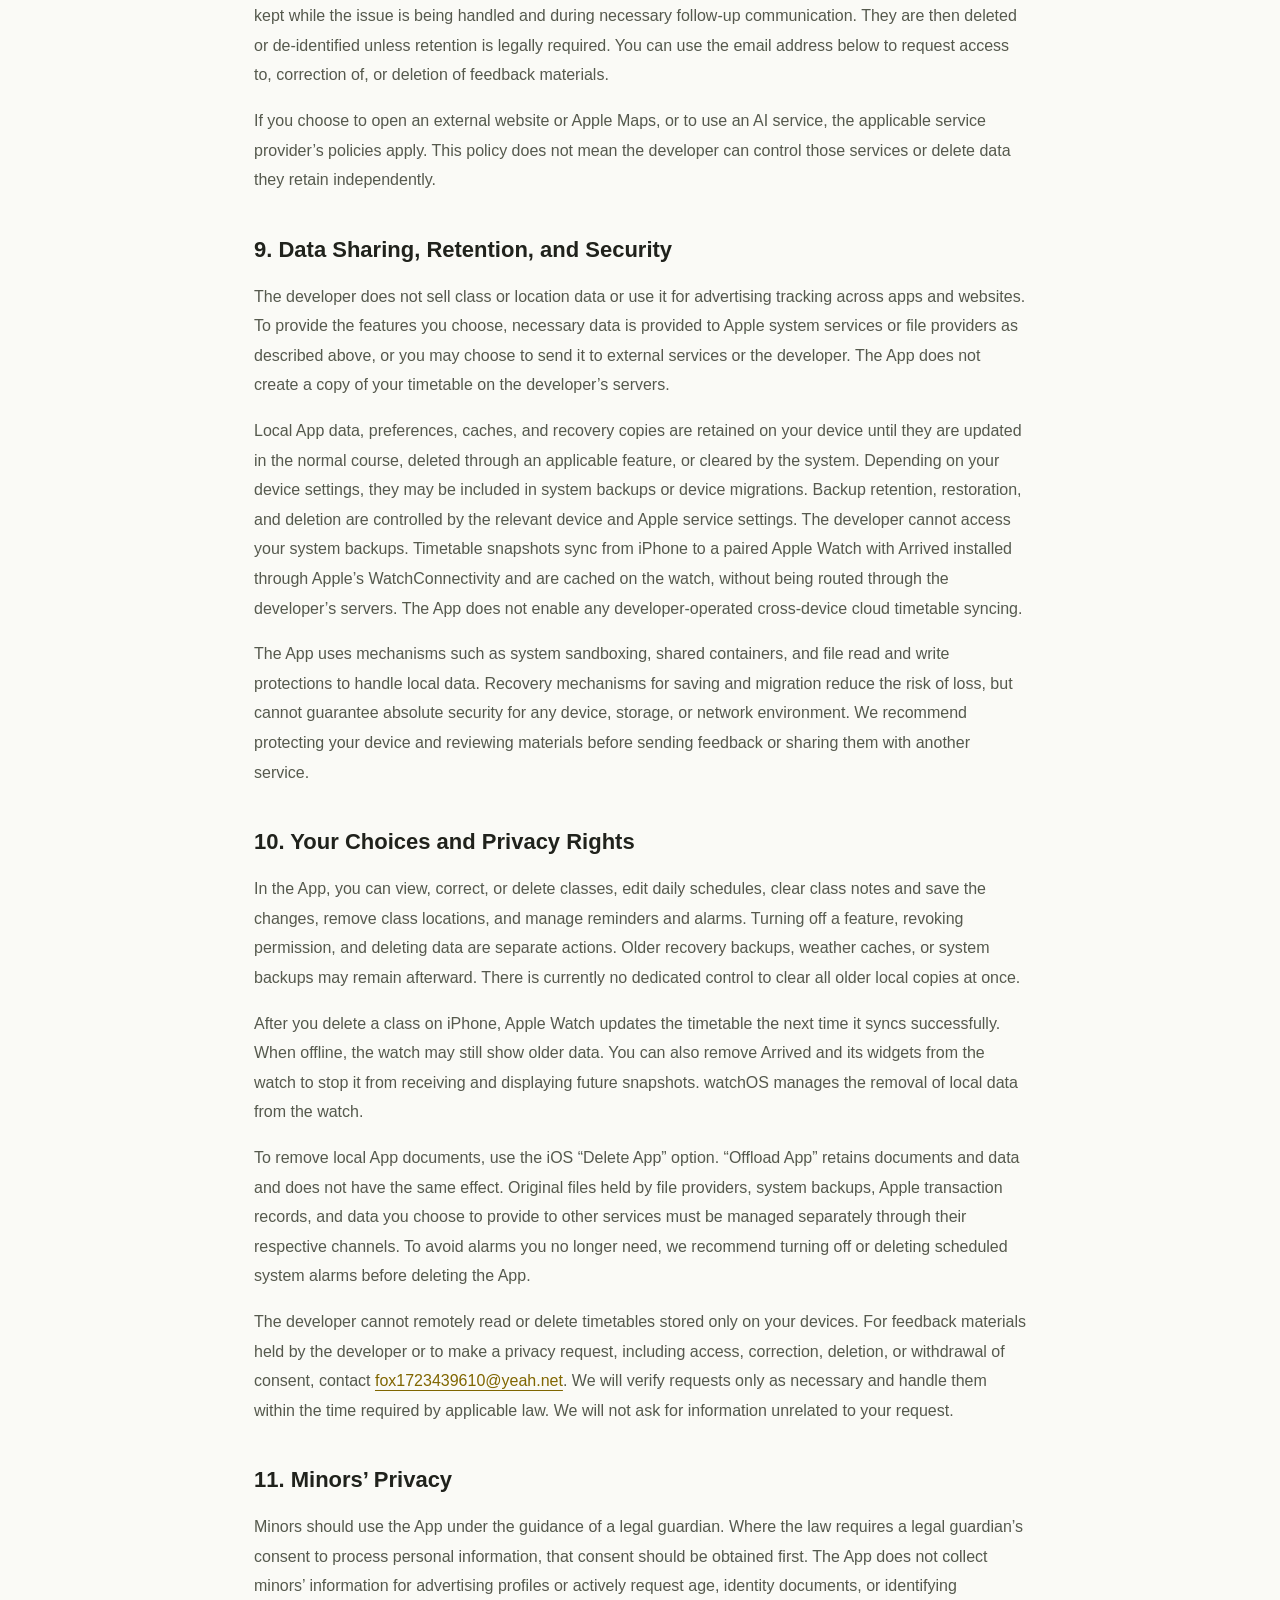
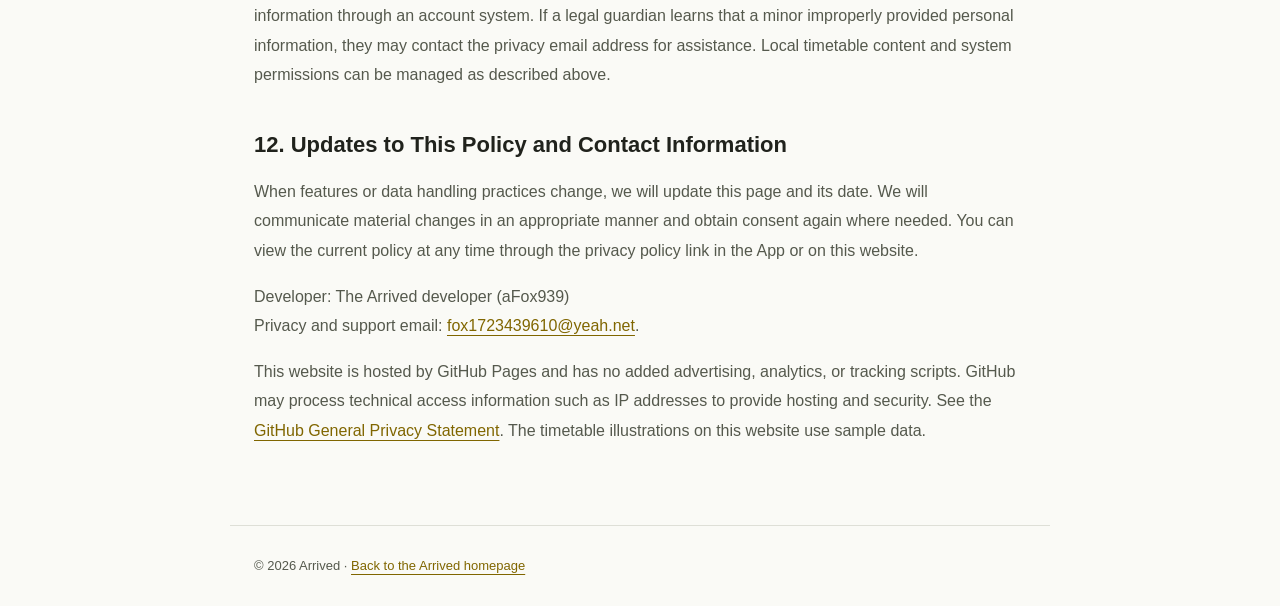
==== commit c8360188: "Align Apple Watch sync disclosures and update policy date" ====
--- a/privacy.html
+++ b/privacy.html
@@ -4,7 +4,7 @@
 <meta charset="utf-8">
 <meta name="viewport" content="width=device-width,initial-scale=1">
 <title data-english-content="Privacy Policy · Arrived">隐私政策 · Arrived课表</title>
-<meta name="description" content="Arrived课表隐私政策：本地课程与导入、Apple Watch 课程同步、小组件和实时活动、系统提醒与闹钟、天气与地图、Apple 购买服务及隐私权利。" data-english-content="Arrived’s Privacy Policy covers local timetables and imports, Apple Watch timetable syncing, widgets and Live Activities, system reminders and alarms, weather and maps, Apple purchase services, and privacy rights.">
+<meta name="description" content="Arrived课表隐私政策：本地课程与导入、配对 Apple Watch 的课表快照同步、小组件和实时活动、系统提醒与闹钟、天气与地图、Apple 购买服务及隐私权利。" data-english-content="Arrived’s Privacy Policy covers local timetables and imports, timetable snapshot syncing to a paired Apple Watch, widgets and Live Activities, system reminders and alarms, weather and maps, Apple purchase services, and privacy rights.">
 <meta name="color-scheme" content="light dark">
 <link rel="icon" href="icon.png">
 <style>:root{color-scheme:dark;--bg:#111211;--text:#f4f4e9;--muted:#b0b3a6;--line:#383b34;--accent:#ffda0a}*{box-sizing:border-box}html{scroll-padding-top:24px}main{overflow-wrap:anywhere}header{flex-wrap:wrap}body{margin:0;background:var(--bg);color:var(--text);font:16px/1.85 -apple-system,BlinkMacSystemFont,"Segoe UI","PingFang SC",sans-serif}main,header,footer{max-width:820px;margin:auto;padding:28px 24px}header{border-bottom:1px solid var(--line);display:flex;align-items:center;justify-content:space-between;gap:20px}a{color:var(--accent);text-underline-offset:4px}header a{text-decoration:none}header img{width:36px;height:36px;border-radius:9px;vertical-align:middle;margin-right:10px}h1{font-size:40px;line-height:1.3;margin:25px 0 14px}h2{font-size:22px;line-height:1.5;margin:38px 0 12px}p,li{color:var(--muted)}strong{color:var(--text)}.date{font-size:14px}.intro{border-left:3px solid var(--accent);padding-left:18px;margin:30px 0}footer{border-top:1px solid var(--line);font-size:13px;color:var(--muted);margin-top:35px}a:focus-visible{outline:2px solid var(--accent);outline-offset:5px}@media(max-width:480px){h1{font-size:32px}header{font-size:14px}}@media(prefers-color-scheme:light){:root{color-scheme:light;--bg:#fafaf6;--text:#20221c;--muted:#55594d;--line:#dedfd7;--accent:#806600}}</style>
@@ -52,15 +52,15 @@
 <main id="privacy">
 <div lang="zh-CN" data-site-language="zh">
 <h1>隐私政策</h1>
-<p class="date">生效及最近更新日期：<time datetime="2026-11-20">2026 年 11 月 20 日</time></p>
+<p class="date">生效及最近更新日期：<time datetime="2026-11-25">2026 年 11 月 25 日</time></p>
 <p>本政策适用于 Arrived课表（以下简称“Arrived”或“本 App”）当前的 iPhone App、Apple Watch 伴侣 App、小组件及课程实时活动。开发者为 <strong>Arrived课表开发者（aFox939）</strong>，隐私联系邮箱：<a href="mailto:fox1723439610@yeah.net">fox1723439610@yeah.net</a>。</p>
-<p class="intro"><strong>课程内容主要在你的设备上处理和保存，无需注册 Arrived 账号。</strong><br>本 App 不会自动将课表、导入文件或课程备注上传到开发者服务器。使用 Apple Watch 课程同步、天气、地图、App Store 购买、系统备份或主动发送反馈时，Apple、相关服务提供方或开发者会按下文所述处理相应信息；这不意味着所有功能都不联网，或所有数据始终不会离开设备。</p>
+<p class="intro"><strong>课程内容主要在你的设备上处理和保存，无需注册 Arrived 账号。</strong><br>本 App 不会自动将课表、导入文件或课程备注上传到开发者服务器。iPhone 通过 Apple 的 WatchConnectivity 向已配对并安装 Arrived 的 Apple Watch 同步课表快照，不经开发者服务器中转。使用天气、地图、App Store 购买、系统备份或主动发送反馈时，Apple、相关服务提供方或开发者会按下文所述处理相应信息；这不意味着所有功能都不联网，或所有数据始终不会离开设备。</p>
 </div>
 <div lang="en" data-site-language="en">
 <h1>Privacy Policy</h1>
-<p class="date">Effective and last updated: <time datetime="2026-11-20">November 20, 2026</time></p>
+<p class="date">Effective and last updated: <time datetime="2026-11-25">November 25, 2026</time></p>
 <p>This policy applies to the current iPhone app, Apple Watch companion app, widgets, and class Live Activities of Arrived (referred to as “Arrived” or “the App”). The developer is <strong>the Arrived developer (aFox939)</strong>. Privacy contact: <a href="mailto:fox1723439610@yeah.net">fox1723439610@yeah.net</a>.</p>
-<p class="intro"><strong>Class information is primarily processed and stored on your device. You do not need an Arrived account.</strong><br>The App does not automatically upload timetables, imported files, or class notes to the developer’s servers. When you use Apple Watch timetable syncing, weather, maps, App Store purchases, or system backups, or choose to send feedback, Apple, the relevant service providers, or the developer process the relevant information as described below. This does not mean that every feature works offline or that all data always stays on your device.</p>
+<p class="intro"><strong>Class information is primarily processed and stored on your device. You do not need an Arrived account.</strong><br>The App does not automatically upload timetables, imported files, or class notes to the developer’s servers. The iPhone app syncs timetable snapshots to a paired Apple Watch with Arrived installed through Apple’s WatchConnectivity, without routing them through the developer’s servers. When you use weather, maps, App Store purchases, or system backups, or choose to send feedback, Apple, the relevant service providers, or the developer process the relevant information as described below. This does not mean that every feature works offline or that all data always stays on your device.</p>
 </div>
 
 <section id="information">
@@ -109,16 +109,16 @@
 <h2>4. 小组件、实时活动与 Apple Watch</h2>
 <p>为让小组件显示课程、进度和天气，App 通过 Apple App Group 共享容器，在本机与自身扩展共享必要的课程名称、教室、起止时间、进度、天气摘要及 Pro 权益快照。课程备注不写入当前的小组件或课程实时活动快照。这不是向其他开发者的 App 共享课表。</p>
 <p>启用实时活动后，App 将必要的课程名称、教室、时间及进度状态交给 ActivityKit，由系统在锁屏、灵动岛和支持的系统界面展示。当前实现不使用开发者服务器远程推送实时活动。系统可能根据设备支持和你的设置，在配对的 Apple Watch 上显示 iPhone 实时活动；这涉及 Apple 管理的配对设备间传递。</p>
-<p>在已配对并安装 Arrived 的 Apple Watch 上，iPhone App 会通过 Apple 的 WatchConnectivity 发送课表快照，例如在 iPhone App 进入前台、课表变更或收到手表刷新请求时。快照包含课程名称、教师、教室、课程安排标识、课表时区、实际起止时间及用于课前显示的时间。快照覆盖当前周、当前月，并延伸至未来七天所在周和月，以便手表显示课程、小组件并计算日、周、月进度。快照不包含课程备注或原始导入文件；传输在配对设备之间进行，不经开发者服务器中转。</p>
-<p>Apple Watch 在本机保存最近成功收到的快照，并通过手表侧 App Group 供 Arrived 的 Watch 小组件使用。iPhone 不可达或同步失败时，手表可能继续显示缓存，直到新快照替换。小组件在快照过期后会提示重新同步，过期提示不等于缓存文件已删除。</p>
+<p>在已配对并安装 Arrived 的 Apple Watch 上，iPhone App 会通过 Apple 的 WatchConnectivity 发送课表快照，例如在 iPhone App 进入前台、课表变更或收到手表刷新请求时。快照包含课程名称、教师、教室、课程安排标识、实际起止时间及用于课前显示的时间，也包含课表时区、是否已设置课表、覆盖日期范围、快照生成时间和格式版本。快照覆盖当前周和当前月，并延伸至未来第七天所在的周和月，以便手表 App 和小组件显示课程及计算日、周、月进度。快照不包含课程备注或原始导入文件。配对设备间的传输由 Apple 的 WatchConnectivity 处理，不经开发者服务器中转。</p>
+<p>Apple Watch 在本机保存最近成功收到的快照及其接收时间。手表侧 App Group 可用时，Arrived 的 Watch 小组件从该共享容器读取缓存。iPhone 不可达或同步失败时，手表可能继续显示缓存，直到新快照替换。小组件在快照过期后会提示重新同步，过期提示不等于缓存文件已删除。</p>
 <p>锁屏、小组件和手表上的课程内容可能被旁人看到。你可通过 App 或系统设置管理实时活动与锁屏显示，也可移除小组件。</p>
 </div>
 <div lang="en" data-site-language="en">
 <h2>4. Widgets, Live Activities, and Apple Watch</h2>
 <p>To let widgets display classes, progress, and weather, the App uses an Apple App Group shared container to share necessary course names, classrooms, start and end times, progress, weather summaries, and Pro entitlement snapshots with its own extensions on the same device. Class notes are not included in current widget or class Live Activity snapshots. This does not share your timetable with apps from other developers.</p>
 <p>When Live Activities are enabled, the App provides the necessary course names, classrooms, times, and progress status to ActivityKit so the system can display them on the Lock Screen, in the Dynamic Island, and on supported system surfaces. The current implementation does not use the developer’s servers to push Live Activities remotely. Depending on device support and your settings, the system may display iPhone Live Activities on a paired Apple Watch. This involves transfers between paired devices managed by Apple.</p>
-<p>For a paired Apple Watch with Arrived installed, the iPhone app sends timetable snapshots through Apple’s WatchConnectivity, for example when the iPhone app comes to the foreground, when the timetable changes, or when the watch requests a refresh. The snapshots contain course names, instructors, classrooms, class schedule identifiers, the timetable’s time zone, actual start and end times, and times used for display before class. The snapshots cover the current week and month, plus the weeks and months that overlap the next seven days, so the watch can display classes and widgets and calculate daily, weekly, and monthly progress. The snapshots do not contain class notes or original imported files. Transfers take place between paired devices without passing through the developer’s servers.</p>
-<p>Apple Watch stores the most recently received snapshot locally and makes it available to Arrived’s Watch widgets through an App Group on the watch. If the iPhone is unreachable or syncing fails, the watch may keep displaying cached data until a new snapshot replaces it. Once the snapshot expires, widgets will prompt you to sync again. An expiry notice does not mean that the cached file has been deleted.</p>
+<p>For a paired Apple Watch with Arrived installed, the iPhone app sends timetable snapshots through Apple’s WatchConnectivity, for example when the iPhone app comes to the foreground, when the timetable changes, or when the watch requests a refresh. The snapshots contain course names, instructors, classrooms, class schedule identifiers, actual start and end times, and times used for display before class. They also include the timetable’s time zone, whether a timetable is configured, the covered date range, when the snapshot was generated, and its format version. The snapshots cover the current week and month and extend through the week and month that contain the date seven days ahead, so the watch app and widgets can show classes and calculate daily, weekly, and monthly progress. The snapshots do not contain class notes or original imported files. Apple’s WatchConnectivity handles transfers between the paired devices without routing them through the developer’s servers.</p>
+<p>Apple Watch stores the most recently received snapshot and its receipt time locally. When the App Group on the watch is available, Arrived’s Watch widgets read the cached snapshot from that shared container. If the iPhone is unreachable or syncing fails, the watch may keep displaying cached data until a new snapshot replaces it. Once the snapshot expires, widgets will prompt you to sync again. An expiry notice does not mean that the cached file has been deleted.</p>
 <p>People nearby may see class information on your Lock Screen, widgets, or watch. You can manage Live Activities and Lock Screen display in the App or system settings, and you can remove widgets.</p>
 </div>
 </section>
@@ -189,13 +189,13 @@
 <div lang="zh-CN" data-site-language="zh">
 <h2>9. 数据共享、保存与安全</h2>
 <p>开发者不出售课程或位置数据，不使用这些信息进行跨 App、跨网站广告追踪。为提供你选择的功能，必要数据会按前述方式交给 Apple 系统服务、文件提供方，或由你主动发送给外部服务及开发者。本 App 不会在开发者服务器上建立课表副本。</p>
-<p>本地 App 数据、偏好、缓存和恢复副本在设备上保存，直到被正常更新、按功能删除或由系统清理。它们可能随你的设备设置包含在系统备份或设备迁移中；备份的保存、恢复和删除由对应设备及 Apple 服务设置控制，开发者无法访问你的系统备份。本 App 没有启用开发者运营的跨设备课表云同步。</p>
+<p>本地 App 数据、偏好、缓存和恢复副本在设备上保存，直到被正常更新、按功能删除或由系统清理。它们可能随你的设备设置包含在系统备份或设备迁移中；备份的保存、恢复和删除由对应设备及 Apple 服务设置控制，开发者无法访问你的系统备份。课表快照通过 Apple 的 WatchConnectivity 从 iPhone 同步到已配对并安装 Arrived 的 Apple Watch，并在手表本机缓存，不经开发者服务器中转。本 App 没有启用开发者运营的跨设备课表云同步。</p>
 <p>App 使用系统沙盒、共享容器和文件读写保护等机制处理本地数据；保存及迁移的恢复机制用于降低丢失风险，但不能保证任何设备、存储或网络环境绝对安全。建议妥善保护设备，并在发送反馈或交给其他服务前检查材料。</p>
 </div>
 <div lang="en" data-site-language="en">
 <h2>9. Data Sharing, Retention, and Security</h2>
 <p>The developer does not sell class or location data or use it for advertising tracking across apps and websites. To provide the features you choose, necessary data is provided to Apple system services or file providers as described above, or you may choose to send it to external services or the developer. The App does not create a copy of your timetable on the developer’s servers.</p>
-<p>Local App data, preferences, caches, and recovery copies are retained on your device until they are updated in the normal course, deleted through an applicable feature, or cleared by the system. Depending on your device settings, they may be included in system backups or device migrations. Backup retention, restoration, and deletion are controlled by the relevant device and Apple service settings. The developer cannot access your system backups. The App does not enable any developer-operated cross-device cloud timetable syncing.</p>
+<p>Local App data, preferences, caches, and recovery copies are retained on your device until they are updated in the normal course, deleted through an applicable feature, or cleared by the system. Depending on your device settings, they may be included in system backups or device migrations. Backup retention, restoration, and deletion are controlled by the relevant device and Apple service settings. The developer cannot access your system backups. Timetable snapshots sync from iPhone to a paired Apple Watch with Arrived installed through Apple’s WatchConnectivity and are cached on the watch, without being routed through the developer’s servers. The App does not enable any developer-operated cross-device cloud timetable syncing.</p>
 <p>The App uses mechanisms such as system sandboxing, shared containers, and file read and write protections to handle local data. Recovery mechanisms for saving and migration reduce the risk of loss, but cannot guarantee absolute security for any device, storage, or network environment. We recommend protecting your device and reviewing materials before sending feedback or sharing them with another service.</p>
 </div>
 </section>
